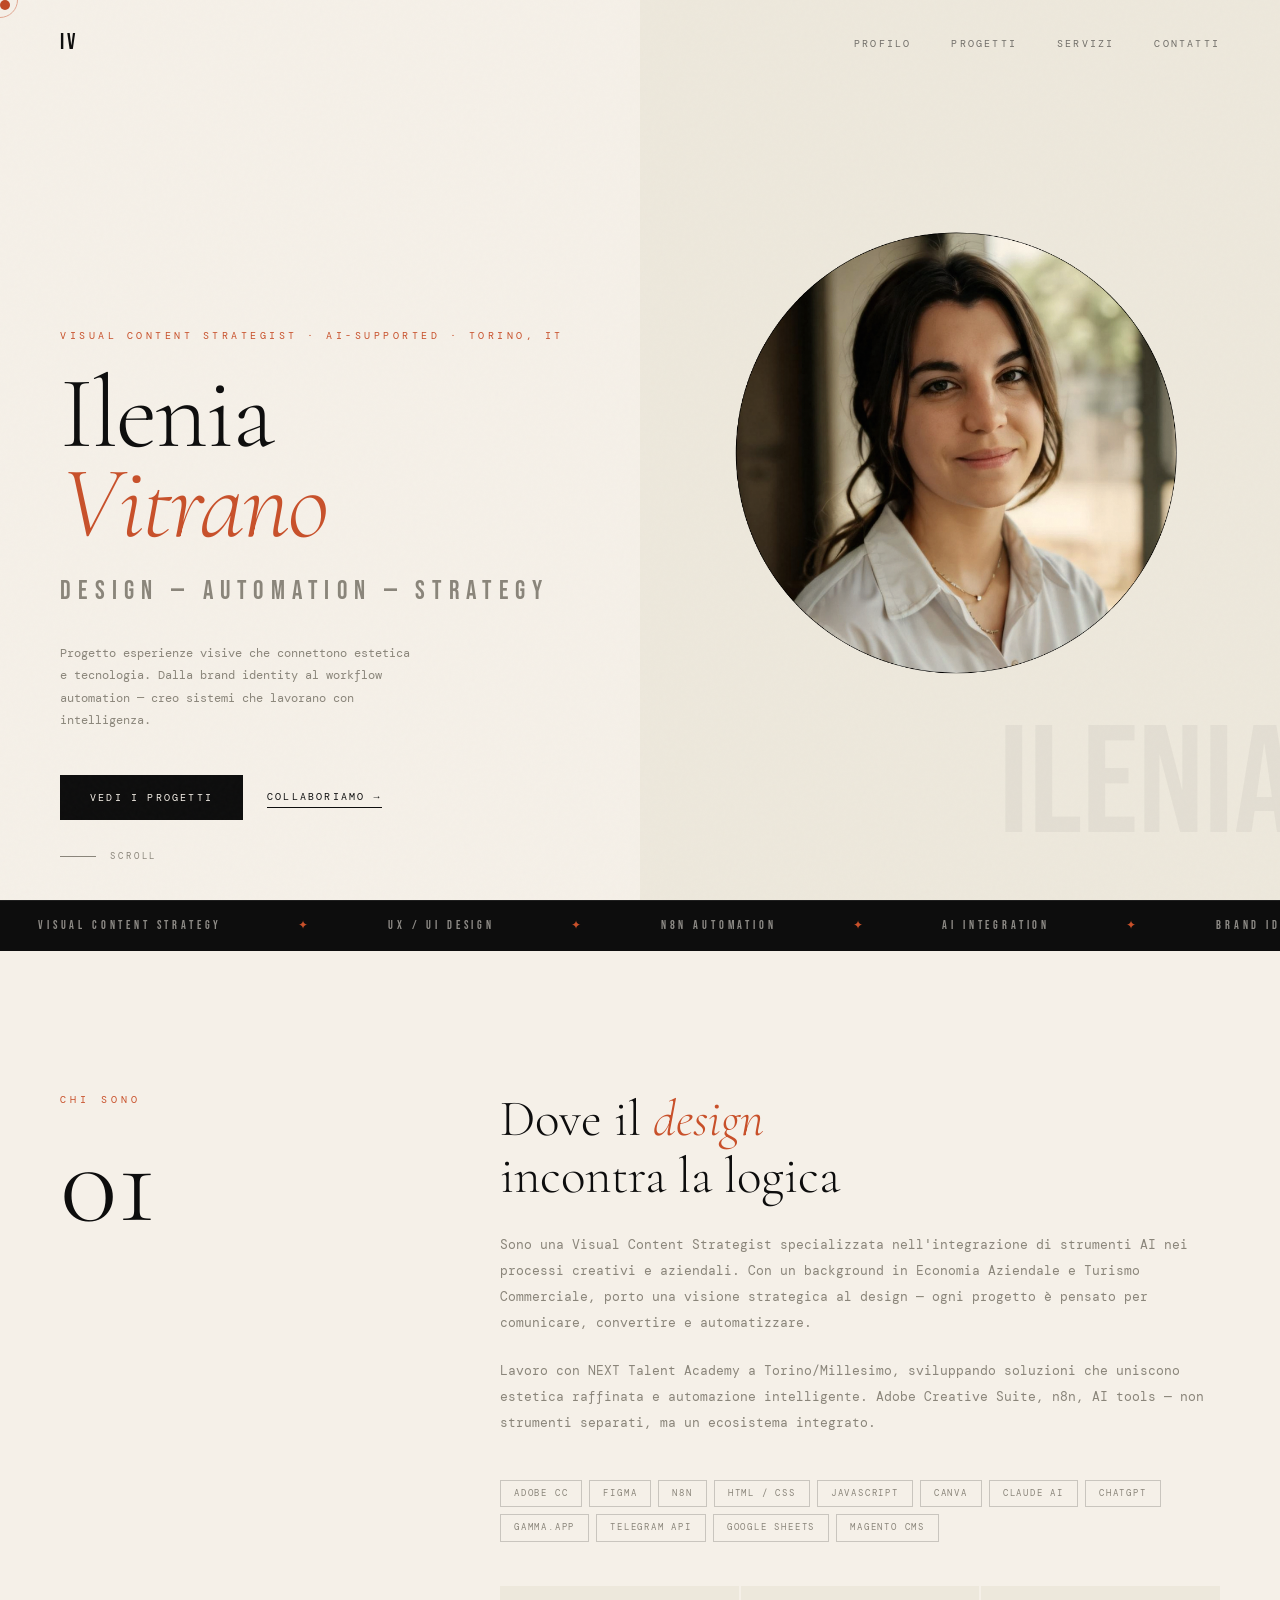
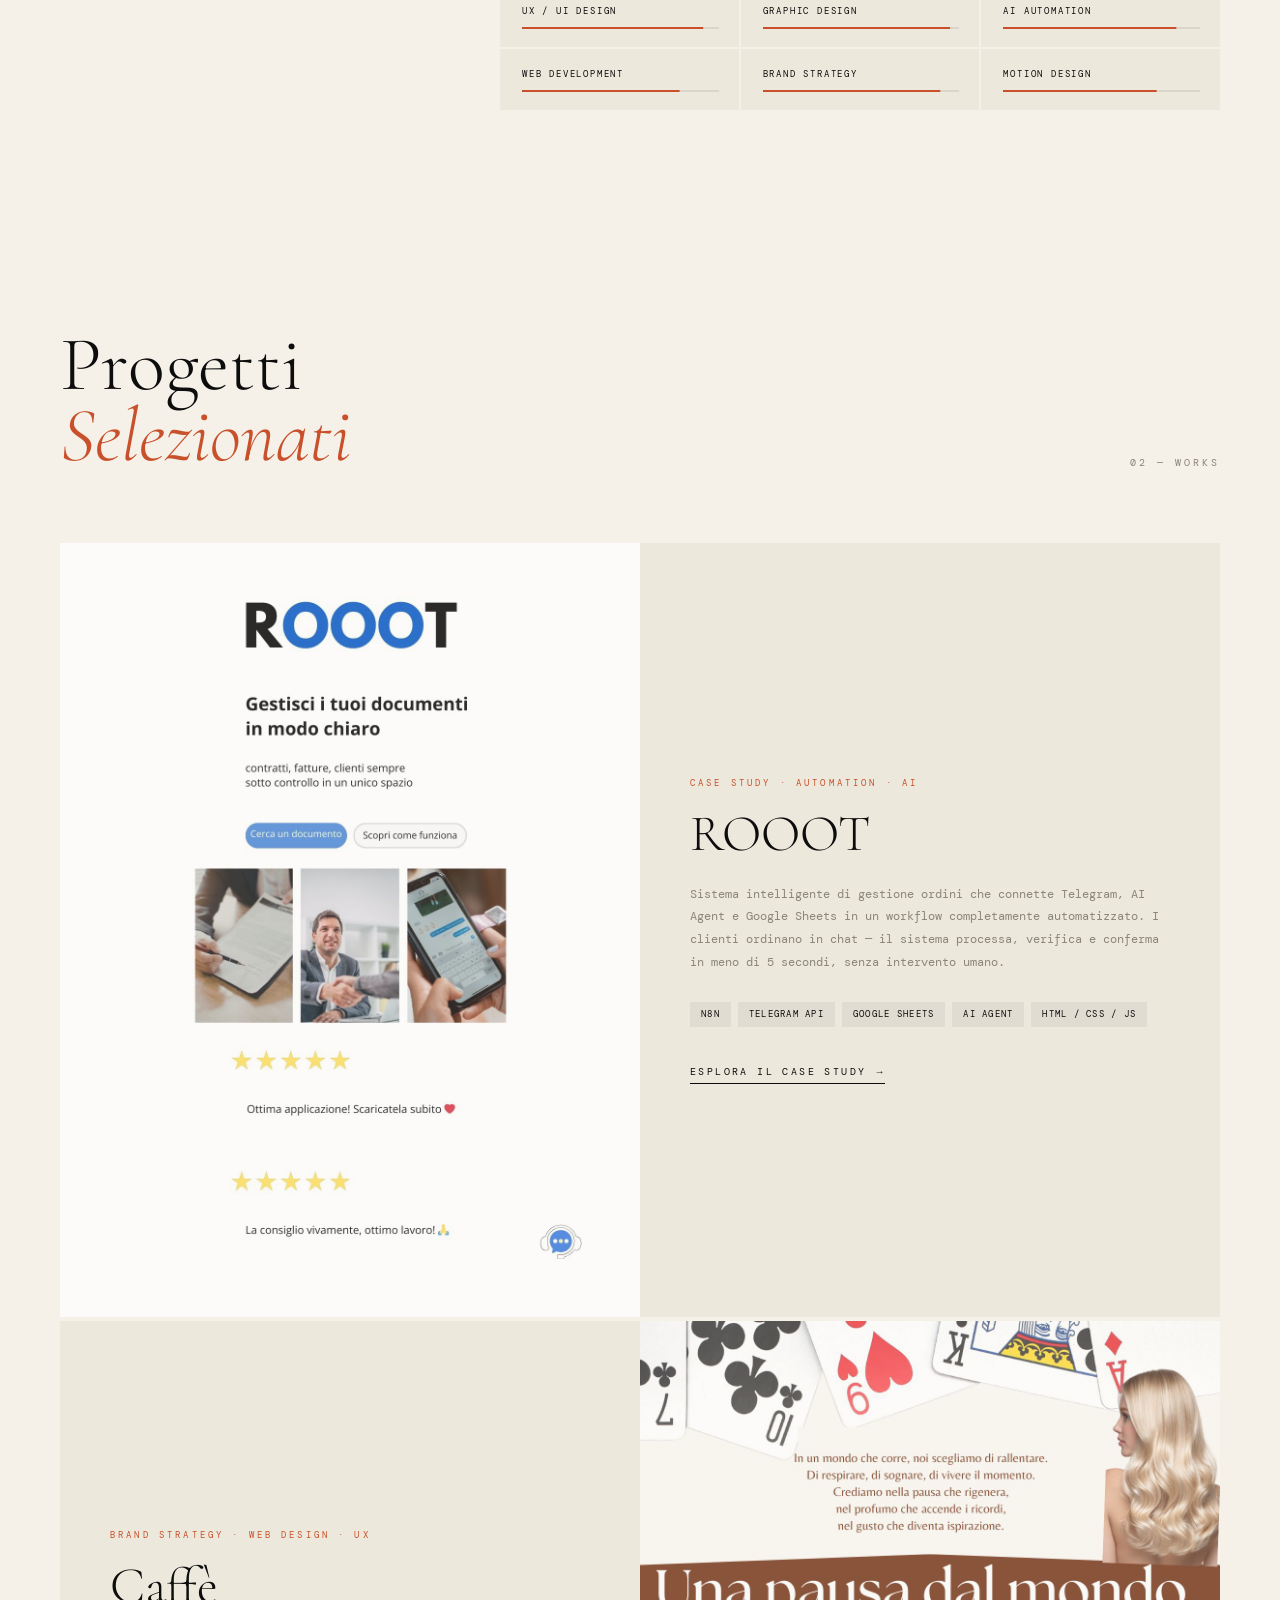
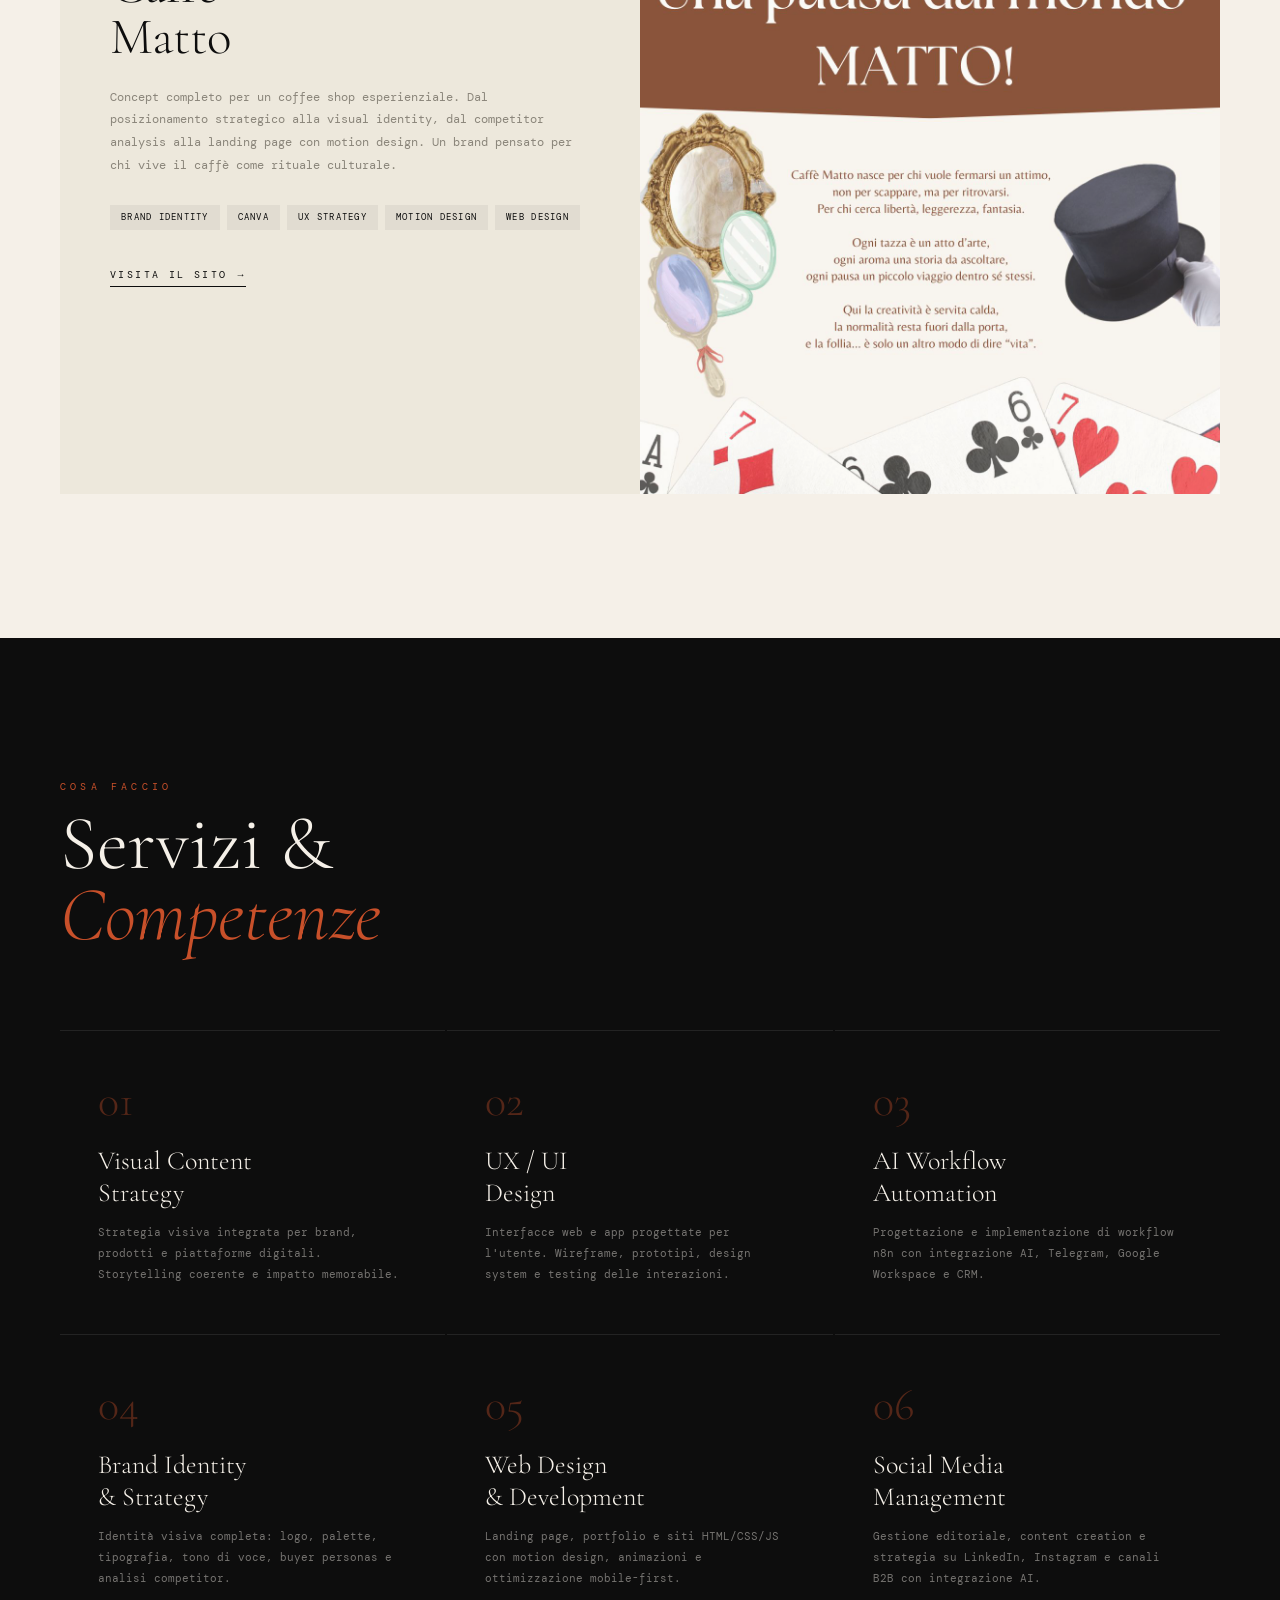
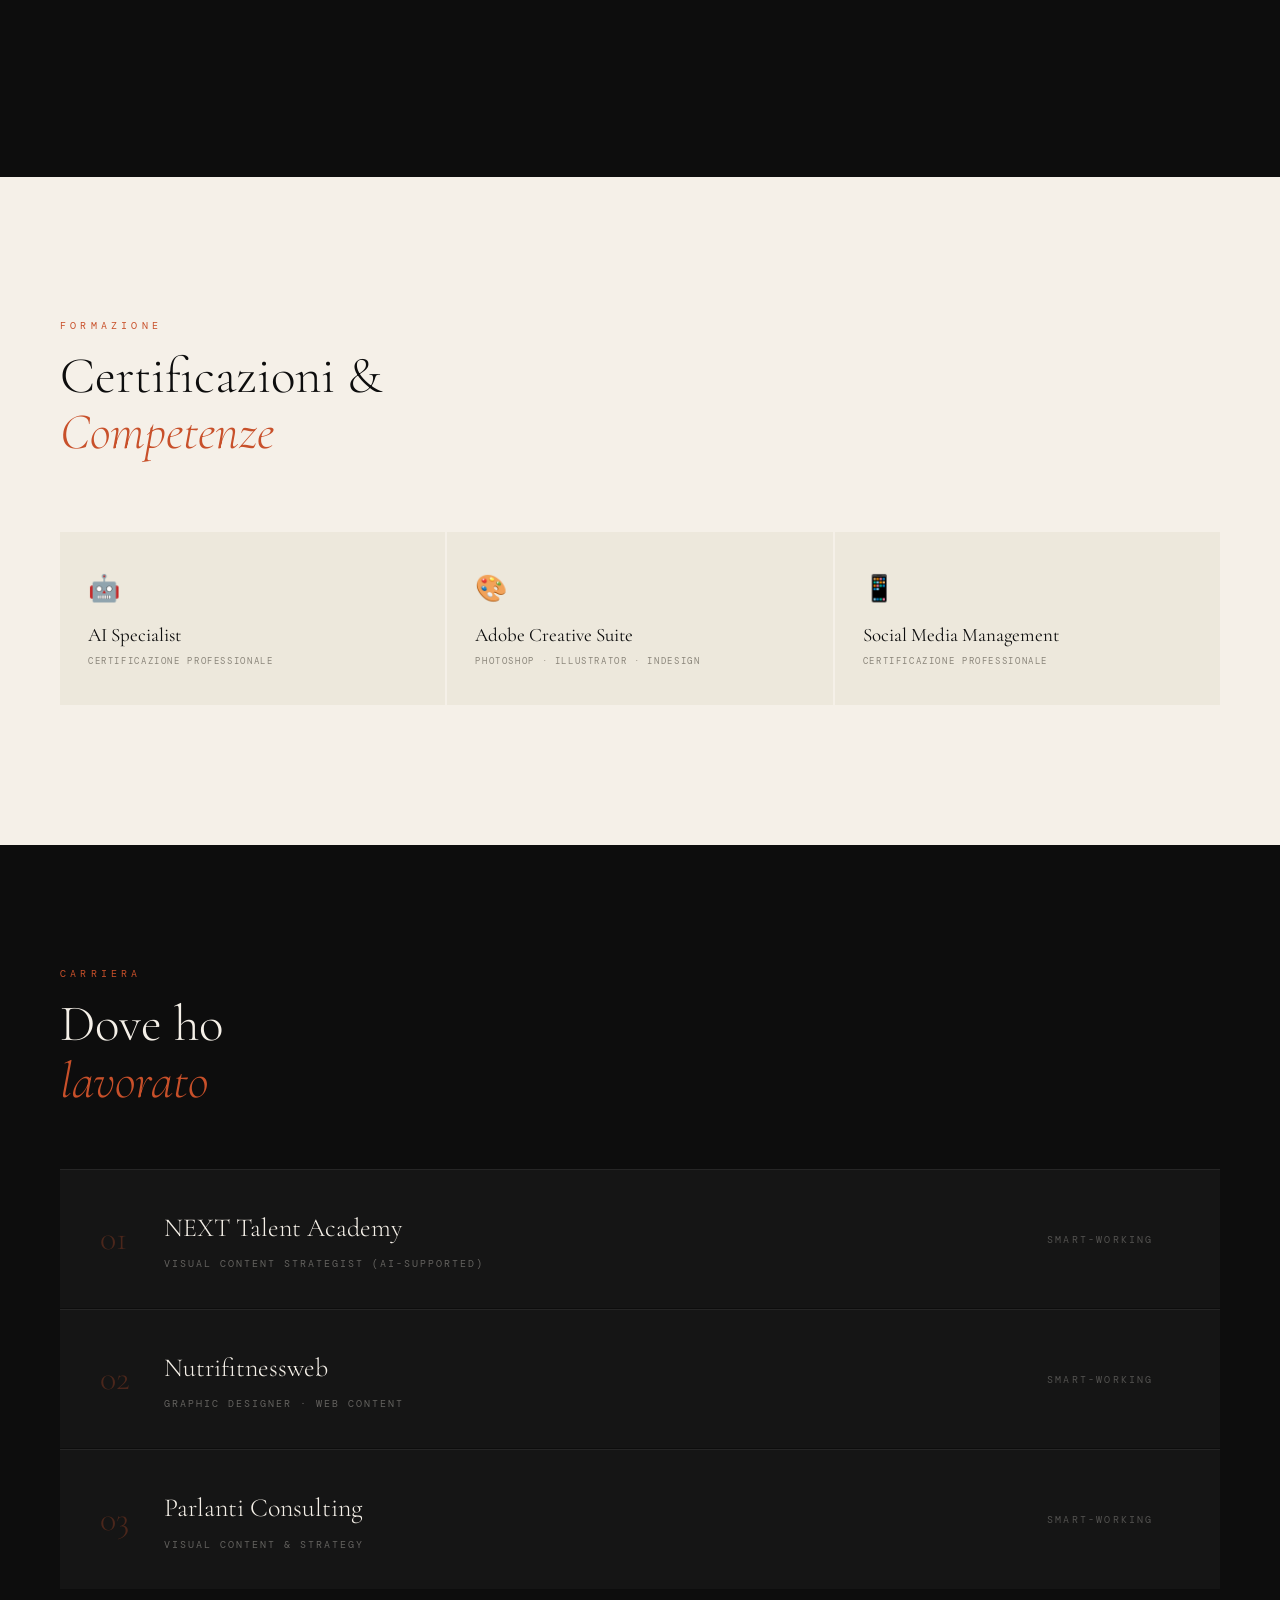
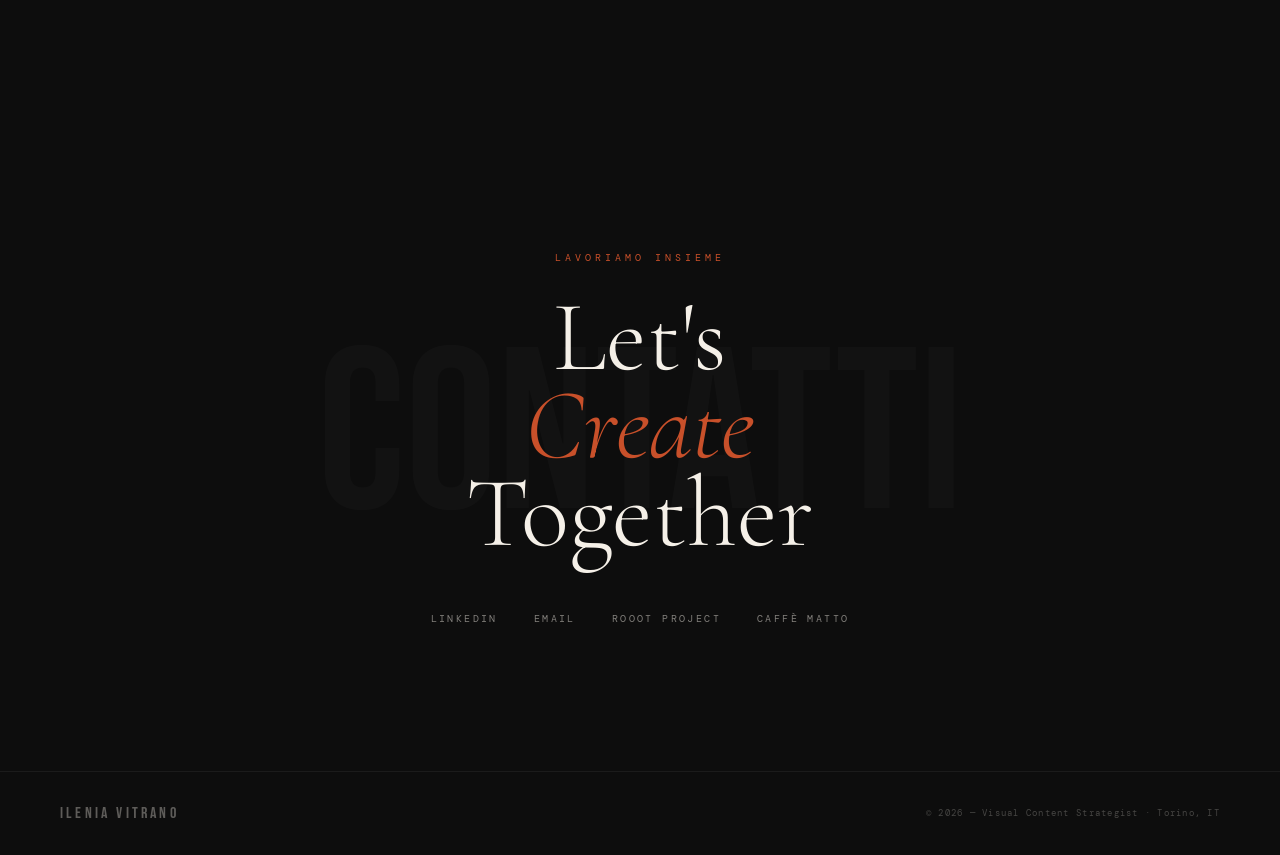
==== index.html @ e562ec7c "Add files via upload" ====
<!DOCTYPE html>
<html lang="it">
<head>
  <meta charset="UTF-8" />
  <meta name="viewport" content="width=device-width, initial-scale=1.0"/>
  <meta name="description" content="Ilenia Vitrano — Visual Content Strategist AI-Supported. Design, Automation, Brand Strategy. Torino, IT.">
  <meta property="og:title" content="Ilenia Vitrano — Visual Content Strategist">
  <meta property="og:description" content="Progetto esperienze visive che connettono estetica e tecnologia.">
  <meta property="og:image" content="assets/images/hero/hero-ilenia.jpg">
  <title>Ilenia Vitrano — Visual Content Strategist</title>

  <link rel="icon" type="image/svg+xml" href="assets/icons/favicon.svg">
  <link rel="preconnect" href="https://fonts.googleapis.com">
  <link href="https://fonts.googleapis.com/css2?family=Cormorant+Garamond:ital,wght@0,300;0,400;0,600;1,300;1,400&family=DM+Mono:wght@300;400;500&family=Bebas+Neue&display=swap" rel="stylesheet">
  <link rel="stylesheet" href="css/style.css">
  <link rel="stylesheet" href="css/animations.css">
</head>
<body>

  <div class="cursor" id="cursor"></div>
  <div class="cursor-ring" id="cursorRing"></div>

  <!-- NAV -->
  <nav id="navbar">
    <a href="#" class="nav-logo">IV</a>
    <ul class="nav-links">
      <li><a href="#about">Profilo</a></li>
      <li><a href="#projects">Progetti</a></li>
      <li><a href="#services">Servizi</a></li>
      <li><a href="#contact">Contatti</a></li>
    </ul>
  </nav>

  <!-- HERO -->
  <section id="hero">
    <div class="hero-left">
      <p class="hero-eyebrow">Visual Content Strategist · AI-Supported · Torino, IT</p>
      <h1 class="hero-name">Ilenia<br><em>Vitrano</em></h1>
      <p class="hero-title">Design — Automation — Strategy</p>
      <p class="hero-desc">
        Progetto esperienze visive che connettono estetica e tecnologia.
        Dalla brand identity al workflow automation — creo sistemi che lavorano con intelligenza.
      </p>
      <div class="hero-cta">
        <a href="#projects" class="btn-primary">Vedi i Progetti</a>
        <a href="#contact" class="btn-secondary">Collaboriamo →</a>
      </div>
      <div class="hero-scroll-hint">
        <span class="scroll-line"></span>
        scroll
      </div>
    </div>

    <div class="hero-right">
      <div class="hero-image-wrap">
        <img src="assets/images/hero/hero-ilenia.jpg" alt="Ilenia Vitrano">
      </div>
      <div class="hero-overlay-text">ILENIA</div>
    </div>
  </section>

  <!-- MARQUEE -->
  <div class="marquee-wrap">
    <div class="marquee-track">
      <span class="marquee-item">Visual Content Strategy</span>
      <span class="marquee-item marquee-dot">✦</span>
      <span class="marquee-item">UX / UI Design</span>
      <span class="marquee-item marquee-dot">✦</span>
      <span class="marquee-item">n8n Automation</span>
      <span class="marquee-item marquee-dot">✦</span>
      <span class="marquee-item">AI Integration</span>
      <span class="marquee-item marquee-dot">✦</span>
      <span class="marquee-item">Brand Identity</span>
      <span class="marquee-item marquee-dot">✦</span>
      <span class="marquee-item">Motion Design</span>
      <span class="marquee-item marquee-dot">✦</span>
      <span class="marquee-item">Web Development</span>
      <span class="marquee-item marquee-dot">✦</span>
      <span class="marquee-item">Visual Content Strategy</span>
      <span class="marquee-item marquee-dot">✦</span>
      <span class="marquee-item">UX / UI Design</span>
      <span class="marquee-item marquee-dot">✦</span>
      <span class="marquee-item">n8n Automation</span>
      <span class="marquee-item marquee-dot">✦</span>
      <span class="marquee-item">AI Integration</span>
      <span class="marquee-item marquee-dot">✦</span>
      <span class="marquee-item">Brand Identity</span>
      <span class="marquee-item marquee-dot">✦</span>
      <span class="marquee-item">Motion Design</span>
      <span class="marquee-item marquee-dot">✦</span>
      <span class="marquee-item">Web Development</span>
      <span class="marquee-item marquee-dot">✦</span>
    </div>
  </div>

  <!-- ABOUT -->
  <section id="about">
    <div>
      <p class="section-label">Chi sono</p>
      <div class="section-number reveal">01</div>
    </div>
    <div>
      <h2 class="about-heading reveal">
        Dove il <em>design</em><br>incontra la logica
      </h2>
      <p class="about-bio reveal">
        Sono una Visual Content Strategist specializzata nell'integrazione di strumenti AI
        nei processi creativi e aziendali. Con un background in Economia Aziendale e
        Turismo Commerciale, porto una visione strategica al design — ogni progetto è
        pensato per comunicare, convertire e automatizzare.
      </p>
      <p class="about-bio reveal">
        Lavoro con NEXT Talent Academy a Torino/Millesimo, sviluppando soluzioni che
        uniscono estetica raffinata e automazione intelligente. Adobe Creative Suite,
        n8n, AI tools — non strumenti separati, ma un ecosistema integrato.
      </p>
      <div class="tools-row reveal">
        <span class="tool-tag">Adobe CC</span>
        <span class="tool-tag">Figma</span>
        <span class="tool-tag">n8n</span>
        <span class="tool-tag">HTML / CSS</span>
        <span class="tool-tag">JavaScript</span>
        <span class="tool-tag">Canva</span>
        <span class="tool-tag">Claude AI</span>
        <span class="tool-tag">ChatGPT</span>
        <span class="tool-tag">Gamma.app</span>
        <span class="tool-tag">Telegram API</span>
        <span class="tool-tag">Google Sheets</span>
        <span class="tool-tag">Magento CMS</span>
      </div>
      <div class="skills-grid reveal">
        <div class="skill-cell">
          <p class="skill-name">UX / UI Design</p>
          <div class="skill-bar-wrap"><div class="skill-bar" data-width="92"></div></div>
        </div>
        <div class="skill-cell">
          <p class="skill-name">Graphic Design</p>
          <div class="skill-bar-wrap"><div class="skill-bar" data-width="95"></div></div>
        </div>
        <div class="skill-cell">
          <p class="skill-name">AI Automation</p>
          <div class="skill-bar-wrap"><div class="skill-bar" data-width="88"></div></div>
        </div>
        <div class="skill-cell">
          <p class="skill-name">Web Development</p>
          <div class="skill-bar-wrap"><div class="skill-bar" data-width="80"></div></div>
        </div>
        <div class="skill-cell">
          <p class="skill-name">Brand Strategy</p>
          <div class="skill-bar-wrap"><div class="skill-bar" data-width="90"></div></div>
        </div>
        <div class="skill-cell">
          <p class="skill-name">Motion Design</p>
          <div class="skill-bar-wrap"><div class="skill-bar" data-width="78"></div></div>
        </div>
      </div>
    </div>
  </section>

  <!-- PROJECTS -->
  <section id="projects">
    <div class="projects-header reveal">
      <h2 class="projects-heading">Progetti<br><em>Selezionati</em></h2>
      <p class="project-count">02 — Works</p>
    </div>

    <!-- ROOOT -->
    <div class="project-card reveal">
      <div class="project-visual">
        <img src="assets/images/projects/rooot-preview.jpg" alt="ROOOT — Sistema di Gestione Ordini">
      </div>
      <div class="project-info">
        <p class="project-tag">Case Study · Automation · AI</p>
        <h3 class="project-title">ROOOT</h3>
        <p class="project-desc">
          Sistema intelligente di gestione ordini che connette Telegram,
          AI Agent e Google Sheets in un workflow completamente automatizzato.
          I clienti ordinano in chat — il sistema processa, verifica e conferma
          in meno di 5 secondi, senza intervento umano.
        </p>
        <div class="project-meta">
          <span class="meta-chip">n8n</span>
          <span class="meta-chip">Telegram API</span>
          <span class="meta-chip">Google Sheets</span>
          <span class="meta-chip">AI Agent</span>
          <span class="meta-chip">HTML / CSS / JS</span>
        </div>
        <a href="https://nimlok878-byte.github.io/case-study-ROOOT/" target="_blank" class="project-link">
          Esplora il Case Study <span class="arrow">→</span>
        </a>
      </div>
    </div>

    <!-- CAFFÈ MATTO -->
    <div class="project-card reverse reveal" style="margin-top:4px">
      <div class="project-visual">
        <img src="assets/images/projects/caffe-matto-preview.jpg" alt="Caffè Matto — Brand Strategy">
      </div>
      <div class="project-info">
        <p class="project-tag">Brand Strategy · Web Design · UX</p>
        <h3 class="project-title">Caffè<br>Matto</h3>
        <p class="project-desc">
          Concept completo per un coffee shop esperienziale. Dal posizionamento
          strategico alla visual identity, dal competitor analysis alla landing page
          con motion design. Un brand pensato per chi vive il caffè come rituale culturale.
        </p>
        <div class="project-meta">
          <span class="meta-chip">Brand Identity</span>
          <span class="meta-chip">Canva</span>
          <span class="meta-chip">UX Strategy</span>
          <span class="meta-chip">Motion Design</span>
          <span class="meta-chip">Web Design</span>
        </div>
        <a href="https://canva.link/a5s0qen1bcbms11" target="_blank" class="project-link">
          Visita il Sito <span class="arrow">→</span>
        </a>
      </div>
    </div>
  </section>

  <!-- SERVICES -->
  <section id="services">
    <div class="services-inner">
      <p class="section-label" style="color:var(--rust)">Cosa faccio</p>
      <h2 class="projects-heading reveal" style="color:var(--paper)">Servizi &amp;<br><em>Competenze</em></h2>
      <div class="services-grid">
        <div class="service-item reveal">
          <div class="service-num">01</div>
          <h3 class="service-name">Visual Content<br>Strategy</h3>
          <p class="service-desc">Strategia visiva integrata per brand, prodotti e piattaforme digitali. Storytelling coerente e impatto memorabile.</p>
        </div>
        <div class="service-item reveal">
          <div class="service-num">02</div>
          <h3 class="service-name">UX / UI<br>Design</h3>
          <p class="service-desc">Interfacce web e app progettate per l'utente. Wireframe, prototipi, design system e testing delle interazioni.</p>
        </div>
        <div class="service-item reveal">
          <div class="service-num">03</div>
          <h3 class="service-name">AI Workflow<br>Automation</h3>
          <p class="service-desc">Progettazione e implementazione di workflow n8n con integrazione AI, Telegram, Google Workspace e CRM.</p>
        </div>
        <div class="service-item reveal">
          <div class="service-num">04</div>
          <h3 class="service-name">Brand Identity<br>&amp; Strategy</h3>
          <p class="service-desc">Identità visiva completa: logo, palette, tipografia, tono di voce, buyer personas e analisi competitor.</p>
        </div>
        <div class="service-item reveal">
          <div class="service-num">05</div>
          <h3 class="service-name">Web Design<br>&amp; Development</h3>
          <p class="service-desc">Landing page, portfolio e siti HTML/CSS/JS con motion design, animazioni e ottimizzazione mobile-first.</p>
        </div>
        <div class="service-item reveal">
          <div class="service-num">06</div>
          <h3 class="service-name">Social Media<br>Management</h3>
          <p class="service-desc">Gestione editoriale, content creation e strategia su LinkedIn, Instagram e canali B2B con integrazione AI.</p>
        </div>
      </div>
    </div>
  </section>

  <!-- CERTIFICAZIONI -->
  <section id="certs">
    <p class="section-label">Formazione</p>
    <h2 class="about-heading reveal">Certificazioni &amp;<br><em>Competenze</em></h2>
    <div class="certs-grid">
      <div class="cert-card reveal">
        <div class="cert-icon">🤖</div>
        <h4 class="cert-name">AI Specialist</h4>
        <p class="cert-issuer">Certificazione Professionale</p>
      </div>
      <div class="cert-card reveal">
        <div class="cert-icon">🎨</div>
        <h4 class="cert-name">Adobe Creative Suite</h4>
        <p class="cert-issuer">Photoshop · Illustrator · InDesign</p>
      </div>
      <div class="cert-card reveal">
        <div class="cert-icon">📱</div>
        <h4 class="cert-name">Social Media Management</h4>
        <p class="cert-issuer">Certificazione Professionale</p>
      </div>

    </div>
  </section>

  <!-- ESPERIENZE -->
  <section id="experience">
    <div class="experience-inner">
      <p class="section-label">Carriera</p>
      <h2 class="about-heading reveal">Dove ho<br><em>lavorato</em></h2>
      <div class="experience-list">
        <a class="experience-row reveal" href="https://www.linkedin.com/school/next-talent-academy/" target="_blank">
          <div class="exp-left">
            <span class="exp-num">01</span>
            <div>
              <p class="exp-company">NEXT Talent Academy</p>
              <p class="exp-role">Visual Content Strategist (AI-Supported)</p>
            </div>
          </div>
          <p class="exp-location">Smart-working <span class="exp-arrow">↗</span></p>
        </a>
        <a class="experience-row reveal" href="https://www.instagram.com/nutrifitnessweb/" target="_blank">
          <div class="exp-left">
            <span class="exp-num">02</span>
            <div>
              <p class="exp-company">Nutrifitnessweb</p>
              <p class="exp-role">Graphic Designer · Web Content</p>
            </div>
          </div>
          <p class="exp-location">Smart-working <span class="exp-arrow">↗</span></p>
        </a>
        <a class="experience-row reveal" href="https://www.instagram.com/parlanti_consulting/" target="_blank">
          <div class="exp-left">
            <span class="exp-num">03</span>
            <div>
              <p class="exp-company">Parlanti Consulting</p>
              <p class="exp-role">Visual Content &amp; Strategy</p>
            </div>
          </div>
          <p class="exp-location">Smart-working <span class="exp-arrow">↗</span></p>
        </a>
      </div>
    </div>
  </section>

  <!-- CONTACT -->
  <section id="contact">
    <div class="contact-bg-text">CONTATTI</div>
    <div class="contact-inner">
      <p class="contact-label">Lavoriamo insieme</p>
      <h2 class="contact-heading reveal">Let's<br><em>Create</em><br>Together</h2>
      <div class="contact-links reveal">
        <a href="https://www.linkedin.com/in/ilenia-vitrano-76b368323/" target="_blank" class="contact-link">LinkedIn</a>
        <a href="mailto: nimlok878@gmail.com" class="contact-link">Email</a>
        <a href="https://nimlok878-byte.github.io/case-study-ROOOT/" target="_blank" class="contact-link">ROOOT Project</a>
        <a href="https://canva.link/a5s0qen1bcbms11" target="_blank" class="contact-link">Caffè Matto</a>
      </div>
    </div>
  </section>

  <!-- FOOTER -->
  <footer>
    <span class="footer-name">Ilenia Vitrano</span>
    <span class="footer-copy">© 2026 — Visual Content Strategist · Torino, IT</span>
  </footer>

  <script src="js/main.js"></script>
  <script src="js/animations.js"></script>
</body>
</html>
---- css/style.css ----
/* ═══════════════════════════════════════════════════
   ILENIA VITRANO — style.css
   Visual Content Strategist · Torino, IT · 2026
   ═══════════════════════════════════════════════════ */

:root {
  --ink:    #0d0d0d;
  --paper:  #f5f0e8;
  --cream:  #ede8dc;
  --rust:   #c8502a;
  --sage:   #7a8c6e;
  --gold:   #c9a84c;
  --muted:  #8a857a;
  --white:  #fdfaf5;
}

*, *::before, *::after { box-sizing: border-box; margin: 0; padding: 0; }
html { scroll-behavior: smooth; }

body {
  background: var(--paper);
  color: var(--ink);
  font-family: 'DM Mono', monospace;
  font-size: 13px;
  line-height: 1.7;
  overflow-x: hidden;
  cursor: none;
}

body::before {
  content: '';
  position: fixed; inset: 0;
  background-image: url("data:image/svg+xml,%3Csvg viewBox='0 0 256 256' xmlns='http://www.w3.org/2000/svg'%3E%3Cfilter id='n'%3E%3CfeTurbulence type='fractalNoise' baseFrequency='0.9' numOctaves='4' stitchTiles='stitch'/%3E%3C/filter%3E%3Crect width='100%25' height='100%25' filter='url(%23n)' opacity='0.04'/%3E%3C/svg%3E");
  pointer-events: none;
  z-index: 9990;
  opacity: 0.55;
}

.cursor {
  width: 10px; height: 10px;
  background: var(--rust);
  border-radius: 50%;
  position: fixed; top: 0; left: 0;
  pointer-events: none;
  z-index: 9999;
  mix-blend-mode: multiply;
  will-change: transform;
}
.cursor-ring {
  width: 36px; height: 36px;
  border: 1px solid var(--rust);
  border-radius: 50%;
  position: fixed; top: 0; left: 0;
  pointer-events: none;
  z-index: 9998;
  opacity: 0.45;
  will-change: transform;
  transition: opacity 0.3s;
}

#navbar {
  position: fixed; top: 0; left: 0; right: 0;
  z-index: 200;
  padding: 24px 60px;
  display: flex; align-items: center; justify-content: space-between;
  mix-blend-mode: multiply;
  transition: background 0.5s ease, box-shadow 0.5s ease, backdrop-filter 0.5s ease;
}
#navbar.scrolled {
  mix-blend-mode: normal;
  background: rgba(245, 240, 232, 0.9);
  backdrop-filter: blur(14px);
  -webkit-backdrop-filter: blur(14px);
  box-shadow: 0 1px 0 rgba(0,0,0,0.07);
}
.nav-logo {
  font-family: 'Bebas Neue', sans-serif;
  font-size: 22px;
  letter-spacing: 0.15em;
  color: var(--ink);
  text-decoration: none;
}
.nav-links { display: flex; gap: 40px; list-style: none; }
.nav-links a {
  font-family: 'DM Mono', monospace;
  font-size: 10px;
  letter-spacing: 0.22em;
  text-transform: uppercase;
  color: var(--ink);
  text-decoration: none;
  opacity: 0.55;
  transition: opacity 0.3s;
}
.nav-links a:hover { opacity: 1; }

#hero {
  min-height: 100vh;
  display: grid;
  grid-template-columns: 1fr 1fr;
  overflow: hidden;
}
.hero-left {
  padding: 160px 60px 80px;
  display: flex; flex-direction: column; justify-content: flex-end;
  position: relative;
}
.hero-eyebrow {
  font-size: 10px;
  letter-spacing: 0.35em;
  text-transform: uppercase;
  color: var(--rust);
  margin-bottom: 24px;
  opacity: 0;
  animation: fadeUp 0.9s 0.3s cubic-bezier(0.16,1,0.3,1) forwards;
}
.hero-name {
  font-family: 'Cormorant Garamond', serif;
  font-size: clamp(64px, 8vw, 112px);
  font-weight: 300;
  line-height: 0.88;
  letter-spacing: -0.02em;
  opacity: 0;
  animation: fadeUp 0.9s 0.5s cubic-bezier(0.16,1,0.3,1) forwards;
}
.hero-name em { font-style: italic; color: var(--rust); }
.hero-title {
  font-family: 'Bebas Neue', sans-serif;
  font-size: clamp(15px, 2.2vw, 26px);
  letter-spacing: 0.28em;
  color: var(--muted);
  margin-top: 22px;
  opacity: 0;
  animation: fadeUp 0.9s 0.7s cubic-bezier(0.16,1,0.3,1) forwards;
}
.hero-desc {
  max-width: 360px;
  margin-top: 28px;
  font-size: 12px;
  color: var(--muted);
  line-height: 1.85;
  opacity: 0;
  animation: fadeUp 0.9s 0.9s cubic-bezier(0.16,1,0.3,1) forwards;
}
.hero-cta {
  display: flex; gap: 24px; align-items: center;
  margin-top: 44px;
  opacity: 0;
  animation: fadeUp 0.9s 1.1s cubic-bezier(0.16,1,0.3,1) forwards;
}
.btn-primary {
  background: var(--ink);
  color: var(--paper);
  padding: 14px 30px;
  font-family: 'DM Mono', monospace;
  font-size: 10px;
  letter-spacing: 0.22em;
  text-transform: uppercase;
  border: none;
  text-decoration: none;
  display: inline-block;
  transition: background 0.3s, transform 0.25s;
}
.btn-primary:hover { background: var(--rust); transform: translateY(-2px); }
.btn-secondary {
  font-size: 10px;
  letter-spacing: 0.22em;
  text-transform: uppercase;
  color: var(--ink);
  text-decoration: none;
  border-bottom: 1px solid currentColor;
  padding-bottom: 2px;
  transition: color 0.3s;
}
.btn-secondary:hover { color: var(--rust); }

.hero-right {
  position: relative;
  overflow: hidden;
  background: var(--cream);
}
.hero-image-wrap {
  position: absolute; inset: 0;
  opacity: 0;
  animation: fadeIn 1.6s 0.8s forwards;
}
.hero-image-wrap img {
  width: 100%; height: 100%;
  object-fit: cover;
  filter: sepia(18%) contrast(1.06);
}
.hero-placeholder { display: none; }
.hero-overlay-text {
  position: absolute;
  bottom: 36px; right: -16px;
  font-family: 'Bebas Neue', sans-serif;
  font-size: clamp(80px, 12vw, 160px);
  color: var(--ink);
  opacity: 0.04;
  line-height: 1;
  pointer-events: none;
  white-space: nowrap;
  user-select: none;
}
.hero-scroll-hint {
  position: absolute;
  bottom: 36px; left: 60px;
  font-size: 9px;
  letter-spacing: 0.32em;
  text-transform: uppercase;
  color: var(--muted);
  display: flex; align-items: center; gap: 14px;
  opacity: 0;
  animation: fadeUp 0.9s 1.6s forwards;
}
.scroll-line {
  width: 36px; height: 1px;
  background: var(--muted);
  transform-origin: left;
  transform: scaleX(0);
  animation: expandLine 1.4s 2.2s forwards;
}

.marquee-wrap {
  overflow: hidden;
  background: var(--ink);
  padding: 15px 0;
  border-top: 1px solid rgba(255,255,255,0.08);
}
.marquee-track {
  display: flex;
  white-space: nowrap;
  animation: marquee 22s linear infinite;
  user-select: none;
}
.marquee-track:hover { animation-play-state: paused; }
.marquee-item {
  font-family: 'Bebas Neue', sans-serif;
  font-size: 12px;
  letter-spacing: 0.32em;
  color: var(--paper);
  padding: 0 38px;
  opacity: 0.55;
}
.marquee-dot { color: var(--rust); opacity: 1 !important; }

.section-label {
  font-size: 10px;
  letter-spacing: 0.42em;
  text-transform: uppercase;
  color: var(--rust);
  margin-bottom: 14px;
}
.section-number {
  font-family: 'Cormorant Garamond', serif;
  font-size: 120px;
  font-weight: 300;
  color: var(--ink);
  opacity: 0.05;
  line-height: 1;
  margin-bottom: -20px;
}
.about-heading {
  font-family: 'Cormorant Garamond', serif;
  font-size: clamp(34px, 4vw, 54px);
  font-weight: 300;
  line-height: 1.1;
  margin-bottom: 28px;
}
.about-heading em { font-style: italic; color: var(--rust); }

#about {
  padding: 140px 60px;
  display: grid;
  grid-template-columns: 1fr 2fr;
  gap: 80px;
  max-width: 1400px;
  margin: 0 auto;
}
.about-bio {
  font-size: 13px;
  color: var(--muted);
  line-height: 2;
  margin-bottom: 22px;
}
.tools-row {
  margin-top: 44px;
  display: flex; flex-wrap: wrap; gap: 7px;
}
.tool-tag {
  font-size: 9px;
  letter-spacing: 0.2em;
  text-transform: uppercase;
  padding: 5px 13px;
  border: 1px solid rgba(0,0,0,0.18);
  color: var(--muted);
  transition: border-color 0.3s, color 0.3s, transform 0.2s;
}
.tool-tag:hover { border-color: var(--rust); color: var(--rust); transform: translateY(-2px); }
.skills-grid {
  display: grid;
  grid-template-columns: repeat(3, 1fr);
  gap: 2px;
  margin-top: 44px;
}
.skill-cell {
  background: var(--cream);
  padding: 18px 20px;
  border-left: 2px solid transparent;
  transition: border-color 0.3s, background 0.3s;
}
.skill-cell:hover { border-color: var(--rust); background: var(--white); }
.skill-name {
  font-size: 9px;
  letter-spacing: 0.2em;
  text-transform: uppercase;
  color: var(--ink);
  margin-bottom: 8px;
}
.skill-bar-wrap { height: 2px; background: rgba(0,0,0,0.08); }
.skill-bar {
  height: 100%;
  background: var(--rust);
  transform-origin: left;
  transform: scaleX(0);
  transition: transform 1.1s cubic-bezier(0.16,1,0.3,1);
}

#projects {
  padding: 80px 60px 140px;
  max-width: 1400px;
  margin: 0 auto;
}
.projects-header {
  display: flex; align-items: flex-end; justify-content: space-between;
  margin-bottom: 72px;
}
.projects-heading {
  font-family: 'Cormorant Garamond', serif;
  font-size: clamp(46px, 6vw, 80px);
  font-weight: 300;
  line-height: 0.92;
}
.projects-heading em { font-style: italic; color: var(--rust); }
.project-count {
  font-size: 10px;
  letter-spacing: 0.3em;
  text-transform: uppercase;
  color: var(--muted);
}
.project-card {
  display: grid;
  grid-template-columns: 1fr 1fr;
  margin-bottom: 4px;
  background: var(--cream);
  overflow: hidden;
  transition: transform 0.45s cubic-bezier(0.16,1,0.3,1);
}
.project-card:hover { transform: translateY(-5px); }
.project-card.reverse { direction: rtl; }
.project-card.reverse > * { direction: ltr; }
.project-visual {
  position: relative;
  overflow: hidden;
  min-height: 440px;
  display: flex;
}
.project-visual img {
  width: 100%; height: 100%;
  object-fit: cover;
  opacity: 0.82;
  transition: transform 0.65s ease, opacity 0.4s;
}
.project-card:hover .project-visual img { transform: scale(1.05); opacity: 1; }
.proj-placeholder { display: none; }
.proj-rooot { display: none; }
.proj-caffe { display: none; }
.project-info {
  padding: 58px 50px;
  display: flex; flex-direction: column; justify-content: center;
}
.project-tag {
  font-size: 9px;
  letter-spacing: 0.35em;
  text-transform: uppercase;
  color: var(--rust);
  margin-bottom: 18px;
}
.project-title {
  font-family: 'Cormorant Garamond', serif;
  font-size: clamp(32px, 4vw, 52px);
  font-weight: 300;
  line-height: 1;
  margin-bottom: 22px;
}
.project-desc {
  font-size: 12px;
  color: var(--muted);
  line-height: 1.9;
  margin-bottom: 28px;
}
.project-meta { display: flex; flex-wrap: wrap; gap: 7px; margin-bottom: 36px; }
.meta-chip {
  font-size: 9px;
  letter-spacing: 0.14em;
  text-transform: uppercase;
  padding: 5px 11px;
  background: rgba(0,0,0,0.05);
  color: var(--ink);
}
.project-link {
  display: inline-flex; align-items: center; gap: 10px;
  font-size: 10px;
  letter-spacing: 0.24em;
  text-transform: uppercase;
  color: var(--ink);
  text-decoration: none;
  border-bottom: 1px solid currentColor;
  padding-bottom: 3px;
  transition: color 0.3s;
  width: fit-content;
}
.project-link:hover { color: var(--rust); }
.arrow { display: inline-block; transition: transform 0.3s; }
.project-link:hover .arrow { transform: translateX(5px); }

#services {
  background: var(--ink);
  color: var(--paper);
  padding: 140px 60px;
}
.services-inner { max-width: 1400px; margin: 0 auto; }
.services-grid {
  display: grid;
  grid-template-columns: repeat(3, 1fr);
  gap: 2px;
  margin-top: 80px;
}
.service-item {
  padding: 48px 38px;
  border-top: 1px solid rgba(255,255,255,0.09);
  transition: background 0.3s;
}
.service-item:hover { background: rgba(255,255,255,0.04); }
.service-num {
  font-family: 'Cormorant Garamond', serif;
  font-size: 44px;
  font-weight: 300;
  color: var(--rust);
  opacity: 0.38;
  line-height: 1;
  margin-bottom: 22px;
}
.service-name {
  font-family: 'Cormorant Garamond', serif;
  font-size: 26px;
  font-weight: 300;
  margin-bottom: 14px;
  line-height: 1.2;
}
.service-desc { font-size: 11px; color: rgba(245,240,232,0.45); line-height: 1.9; }

#certs {
  padding: 140px 60px;
  max-width: 1400px;
  margin: 0 auto;
}
.certs-grid {
  display: grid;
  grid-template-columns: repeat(3, 1fr);
  gap: 2px;
  margin-top: 72px;
}
.cert-card {
  background: var(--cream);
  padding: 34px 28px;
  border-bottom: 2px solid transparent;
  transition: border-color 0.3s, background 0.3s;
}
.cert-card:hover { border-color: var(--rust); background: var(--white); }
.cert-icon { font-size: 26px; margin-bottom: 14px; }
.cert-name {
  font-family: 'Cormorant Garamond', serif;
  font-size: 19px;
  font-weight: 400;
  margin-bottom: 7px;
  line-height: 1.2;
}
.cert-issuer { font-size: 9px; letter-spacing: 0.18em; text-transform: uppercase; color: var(--muted); }

/* ── EXPERIENCE (sezione separata su sfondo scuro) ── */
#experience {
  background: var(--ink);
  padding: 120px 60px;
}
.experience-inner { max-width: 1400px; margin: 0 auto; }
#experience .about-heading { color: var(--paper); }
#experience .section-label { color: var(--rust); }

.experience-list { display: flex; flex-direction: column; gap: 1px; margin-top: 60px; }
.experience-row {
  background: rgba(255,255,255,0.03);
  border-top: 1px solid rgba(255,255,255,0.07);
  padding: 36px 40px;
  display: flex; justify-content: space-between; align-items: center;
  cursor: default;
  transition: background 0.25s, padding-left 0.35s cubic-bezier(0.23,1,0.32,1);
}
.experience-row:hover {
  background: rgba(255,255,255,0.07);
  padding-left: 56px;
}
.exp-left { display: flex; align-items: center; gap: 28px; }
.exp-num {
  font-family: 'Cormorant Garamond', serif;
  font-size: 34px;
  font-weight: 300;
  color: var(--rust);
  opacity: 0.3;
  line-height: 1;
  min-width: 36px;
  transition: opacity 0.25s;
}
.experience-row:hover .exp-num { opacity: 0.7; }
/* la riga intera è ora un <a> */
a.experience-row {
  text-decoration: none;
  display: flex;
}
.exp-company {
  font-family: 'Cormorant Garamond', serif;
  font-size: 26px;
  font-weight: 300;
  color: var(--paper);
  transition: color 0.25s;
}
.experience-row:hover .exp-company { color: var(--rust); }
.exp-arrow {
  font-size: 12px;
  opacity: 0;
  transform: translate(-4px, 3px);
  transition: opacity 0.2s, transform 0.2s;
  color: var(--rust);
  display: inline-block;
  margin-left: 6px;
}
.experience-row:hover .exp-arrow {
  opacity: 1;
  transform: translate(0, 0);
}
.exp-role {
  font-size: 10px;
  letter-spacing: 0.2em;
  text-transform: uppercase;
  color: rgba(245,240,232,0.35);
  margin-top: 5px;
}
.exp-location {
  font-size: 10px;
  letter-spacing: 0.22em;
  text-transform: uppercase;
  color: rgba(245,240,232,0.28);
  white-space: nowrap;
}

#contact {
  background: var(--ink);
  padding: 140px 60px;
  text-align: center;
  position: relative;
  overflow: hidden;
}
.contact-bg-text {
  position: absolute;
  top: 50%; left: 50%;
  transform: translate(-50%, -50%);
  font-family: 'Bebas Neue', sans-serif;
  font-size: clamp(110px, 18vw, 260px);
  color: rgba(255,255,255,0.025);
  white-space: nowrap;
  pointer-events: none;
  user-select: none;
}
.contact-inner { position: relative; max-width: 680px; margin: 0 auto; }
.contact-label { font-size: 10px; letter-spacing: 0.4em; text-transform: uppercase; color: var(--rust); margin-bottom: 28px; }
.contact-heading {
  font-family: 'Cormorant Garamond', serif;
  font-size: clamp(52px, 8vw, 100px);
  font-weight: 300;
  color: var(--paper);
  line-height: 0.88;
  margin-bottom: 52px;
}
.contact-heading em { font-style: italic; color: var(--rust); }
.contact-links { display: flex; justify-content: center; gap: 36px; flex-wrap: wrap; }
.contact-link {
  font-size: 10px;
  letter-spacing: 0.24em;
  text-transform: uppercase;
  color: var(--paper);
  text-decoration: none;
  opacity: 0.5;
  border-bottom: 1px solid transparent;
  padding-bottom: 3px;
  transition: opacity 0.3s, border-color 0.3s;
}
.contact-link:hover { opacity: 1; border-color: var(--rust); }

footer {
  background: var(--ink);
  border-top: 1px solid rgba(255,255,255,0.06);
  padding: 28px 60px;
  display: flex; justify-content: space-between; align-items: center;
}
.footer-name { font-family: 'Bebas Neue', sans-serif; font-size: 16px; letter-spacing: 0.2em; color: var(--paper); opacity: 0.35; }
.footer-copy { font-size: 9px; letter-spacing: 0.14em; color: rgba(245,240,232,0.25); }

.reveal { opacity: 0; transform: translateY(36px); transition: opacity 0.85s ease, transform 0.85s ease; }
.reveal.visible { opacity: 1; transform: none; }

@keyframes fadeUp { from { opacity: 0; transform: translateY(28px); } to { opacity: 1; transform: none; } }
@keyframes fadeIn { from { opacity: 0; } to { opacity: 1; } }
@keyframes marquee { from { transform: translateX(0); } to { transform: translateX(-50%); } }
@keyframes expandLine { from { transform: scaleX(0); } to { transform: scaleX(1); } }
@keyframes float { 0%, 100% { transform: translateY(0); } 50% { transform: translateY(-10px); } }

.page-loader {
  position: fixed; top: 0; left: 0;
  height: 2px; width: 0%;
  background: var(--rust);
  z-index: 100000;
  animation: loadBar 1.3s cubic-bezier(0.4,0,0.2,1) forwards;
}
@keyframes loadBar { 0% { width: 0%; opacity: 1; } 85% { width: 100%; opacity: 1; } 100% { width: 100%; opacity: 0; } }

@media (max-width: 900px) {
  #navbar { padding: 18px 28px; }
  .nav-links { display: none; }
  #hero { grid-template-columns: 1fr; }
  .hero-right { display: none; }
  .hero-left { padding: 120px 28px 72px; }
  .hero-scroll-hint { left: 28px; }
  #about { grid-template-columns: 1fr; padding: 80px 28px; gap: 36px; }
  .skills-grid { grid-template-columns: 1fr 1fr; }
  #projects { padding: 60px 28px 100px; }
  .project-card { grid-template-columns: 1fr; }
  .project-card.reverse { direction: ltr; }
  .project-visual { min-height: 260px; }
  .services-grid { grid-template-columns: 1fr; }
  .certs-grid { grid-template-columns: 1fr 1fr; }
  #services, #certs, #contact { padding: 80px 28px; }
  footer { padding: 22px 28px; flex-direction: column; gap: 10px; text-align: center; }
}
@media (max-width: 480px) {
  .skills-grid, .certs-grid { grid-template-columns: 1fr; }
  .contact-links { gap: 18px; flex-direction: column; align-items: center; }
  #experience { padding: 80px 30px; }
  .experience-row { flex-direction: column; gap: 8px; align-items: flex-start; padding: 28px 24px; }
  .experience-row:hover { padding-left: 24px; }
  .exp-left { gap: 16px; }
}
---- css/animations.css ----
/* ═══════════════════════════════════════════════════
   ILENIA VITRANO — animations.css
   Glitch · Split Text · Video BG · Lottie · Underline
   ═══════════════════════════════════════════════════ */

.split-text .char {
  display: inline-block;
  opacity: 0;
  transform: translateY(18px);
  transition: opacity 0.38s ease, transform 0.38s ease;
}
.split-text.visible .char { opacity: 1; transform: none; }

.magnetic { transition: transform 0.35s cubic-bezier(0.23,1,0.32,1) !important; }

.glitch { position: relative; }
.glitch::before, .glitch::after { content: attr(data-text); position: absolute; inset: 0; opacity: 0; }
.glitch:hover::before {
  opacity: 0.75; color: var(--rust);
  clip-path: polygon(0 0, 100% 0, 100% 38%, 0 38%);
  transform: translate(-3px, 1px);
  animation: glitchA 0.28s steps(2) forwards;
}
.glitch:hover::after {
  opacity: 0.75; color: var(--sage, #7a8c6e);
  clip-path: polygon(0 62%, 100% 62%, 100% 100%, 0 100%);
  transform: translate(3px, -1px);
  animation: glitchB 0.28s steps(2) forwards;
}
@keyframes glitchA { 0% { transform: translate(-3px, 1px); } 33% { transform: translate(3px, -1px); } 66% { transform: translate(-2px, 2px); } 100% { transform: translate(0,0); } }
@keyframes glitchB { 0% { transform: translate(3px, -1px); } 33% { transform: translate(-3px, 1px); } 66% { transform: translate(2px, -2px); } 100% { transform: translate(0,0); } }

#page-transition {
  position: fixed; inset: 0;
  background: var(--ink);
  z-index: 99999;
  pointer-events: none;
  opacity: 0;
  transition: opacity 0.4s ease;
}

.underline-draw { position: relative; text-decoration: none; }
.underline-draw::after { content: ''; position: absolute; bottom: -2px; left: 0; width: 0%; height: 1px; background: var(--rust); transition: width 0.4s ease; }
.underline-draw:hover::after { width: 100%; }

/* VIDEO BG — usa class="video-bg-wrap" sul wrapper */
.video-bg-wrap { position: relative; overflow: hidden; }
.video-bg-wrap video { position: absolute; inset: 0; width: 100%; height: 100%; object-fit: cover; z-index: 0; }
.video-bg-overlay { position: absolute; inset: 0; background: rgba(13,13,13,0.58); z-index: 1; }
.video-bg-content { position: relative; z-index: 2; }

/* LOTTIE — usa class="lottie-wrap" id="my-lottie" */
.lottie-wrap { display: inline-flex; align-items: center; justify-content: center; }

.stagger > *:nth-child(1) { transition-delay: 0.00s; }
.stagger > *:nth-child(2) { transition-delay: 0.07s; }
.stagger > *:nth-child(3) { transition-delay: 0.14s; }
.stagger > *:nth-child(4) { transition-delay: 0.21s; }
.stagger > *:nth-child(5) { transition-delay: 0.28s; }
.stagger > *:nth-child(6) { transition-delay: 0.35s; }

.badge-float {
  display: inline-flex; align-items: center; gap: 8px;
  padding: 7px 15px;
  background: var(--cream);
  border: 1px solid rgba(0,0,0,0.1);
  font-size: 9px; letter-spacing: 0.2em; text-transform: uppercase; color: var(--muted);
  animation: float 4s ease-in-out infinite;
}
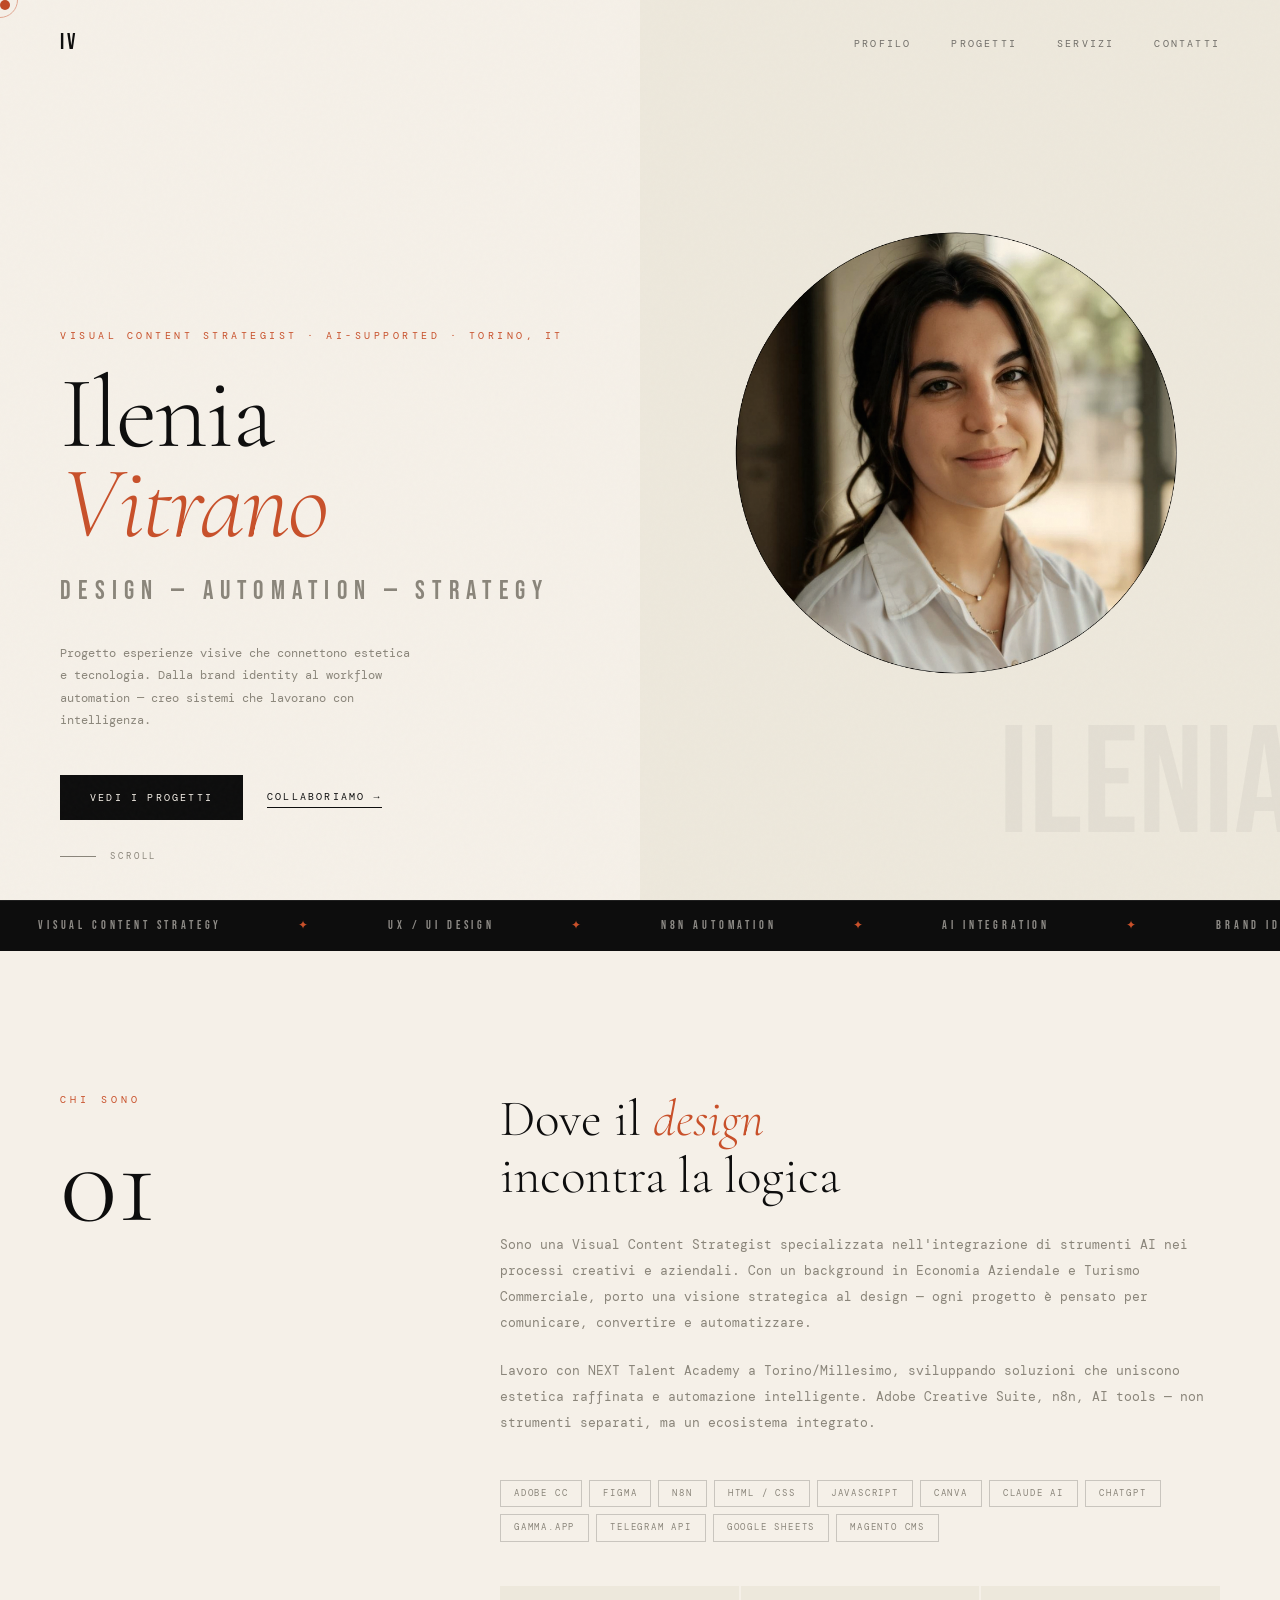
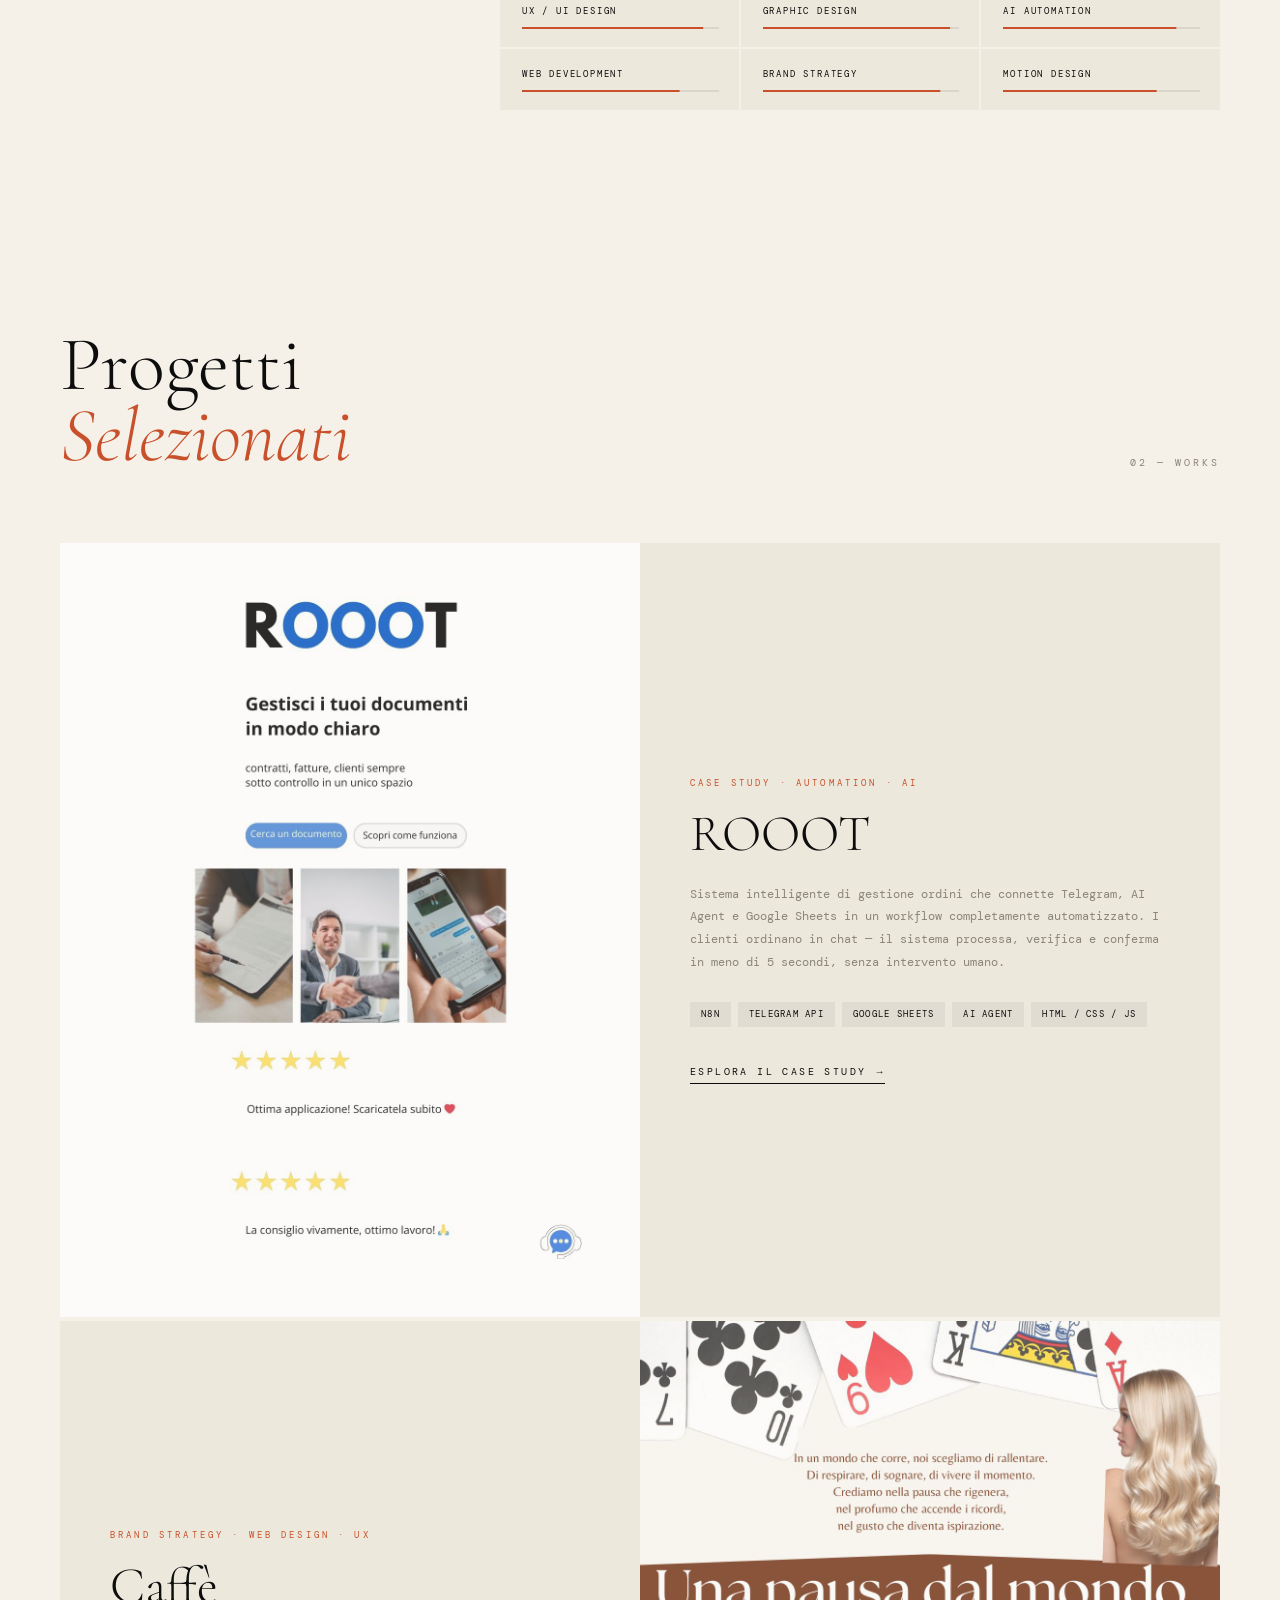
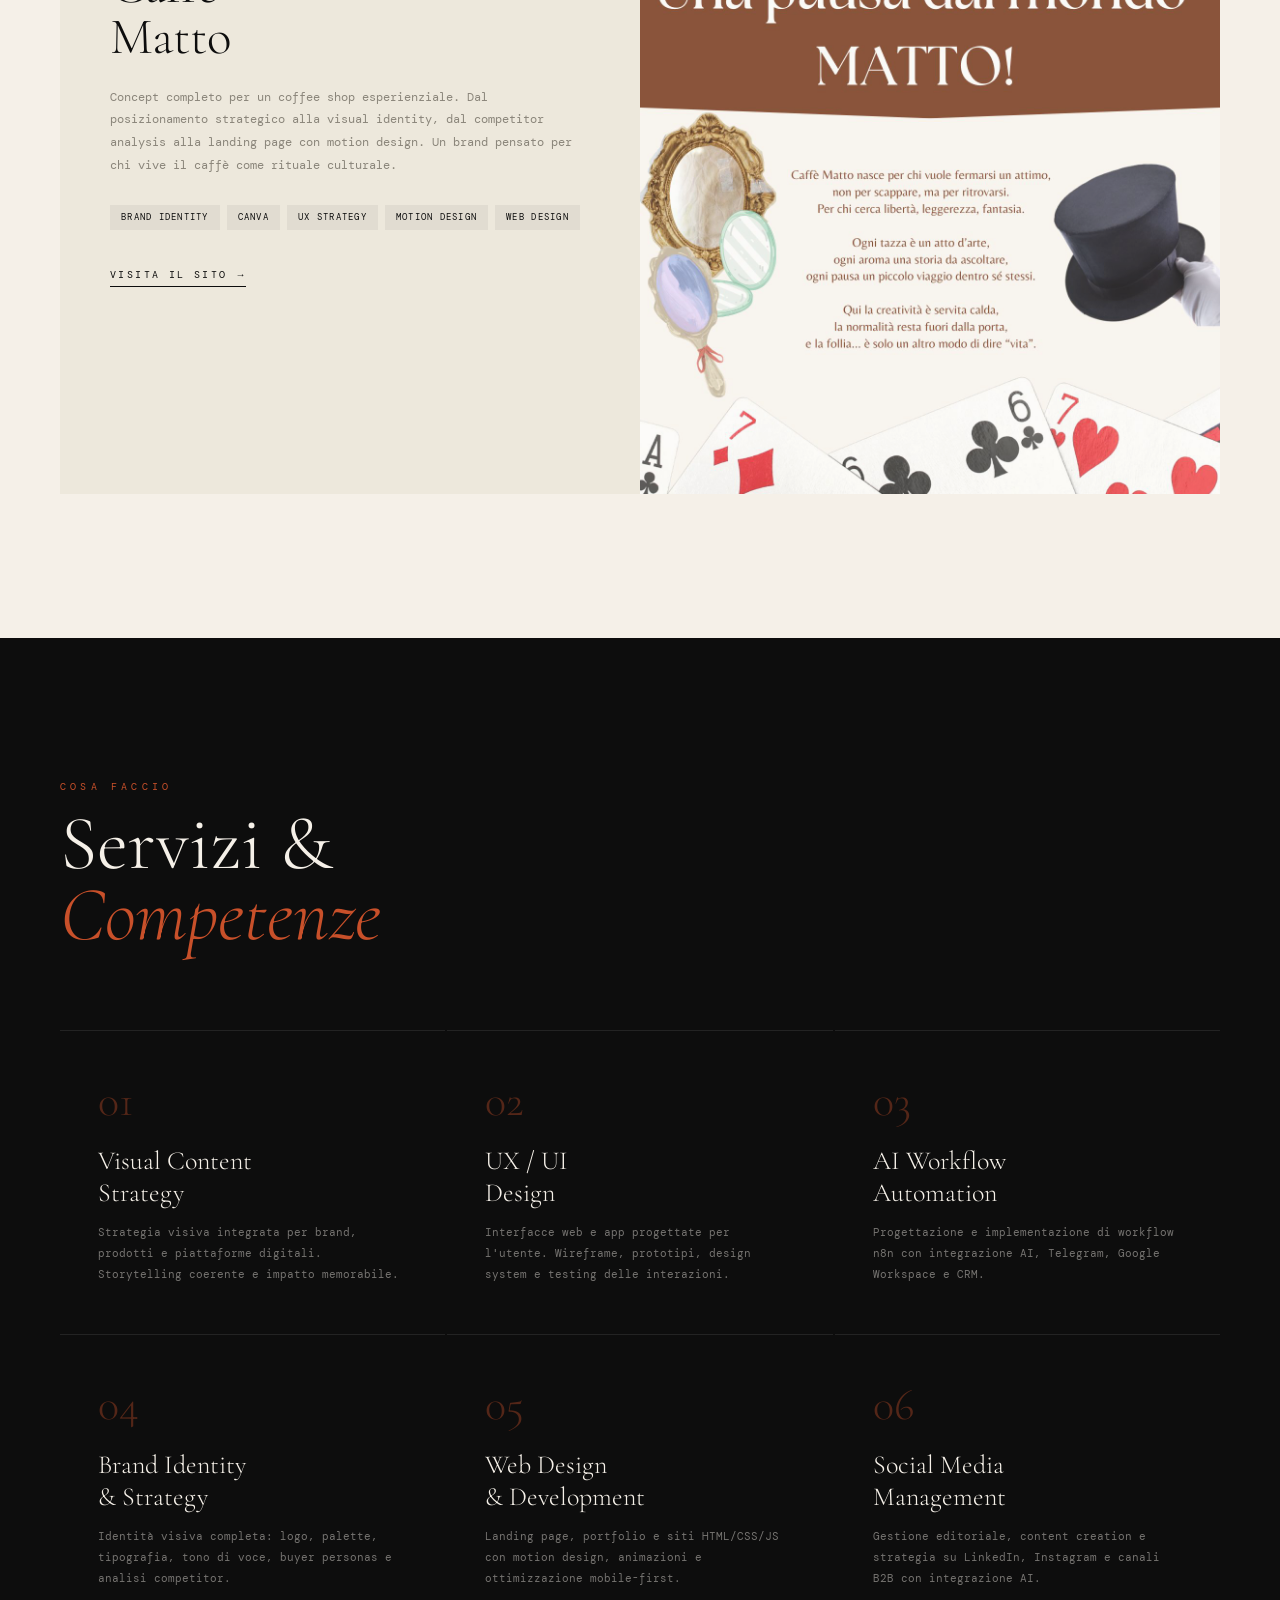
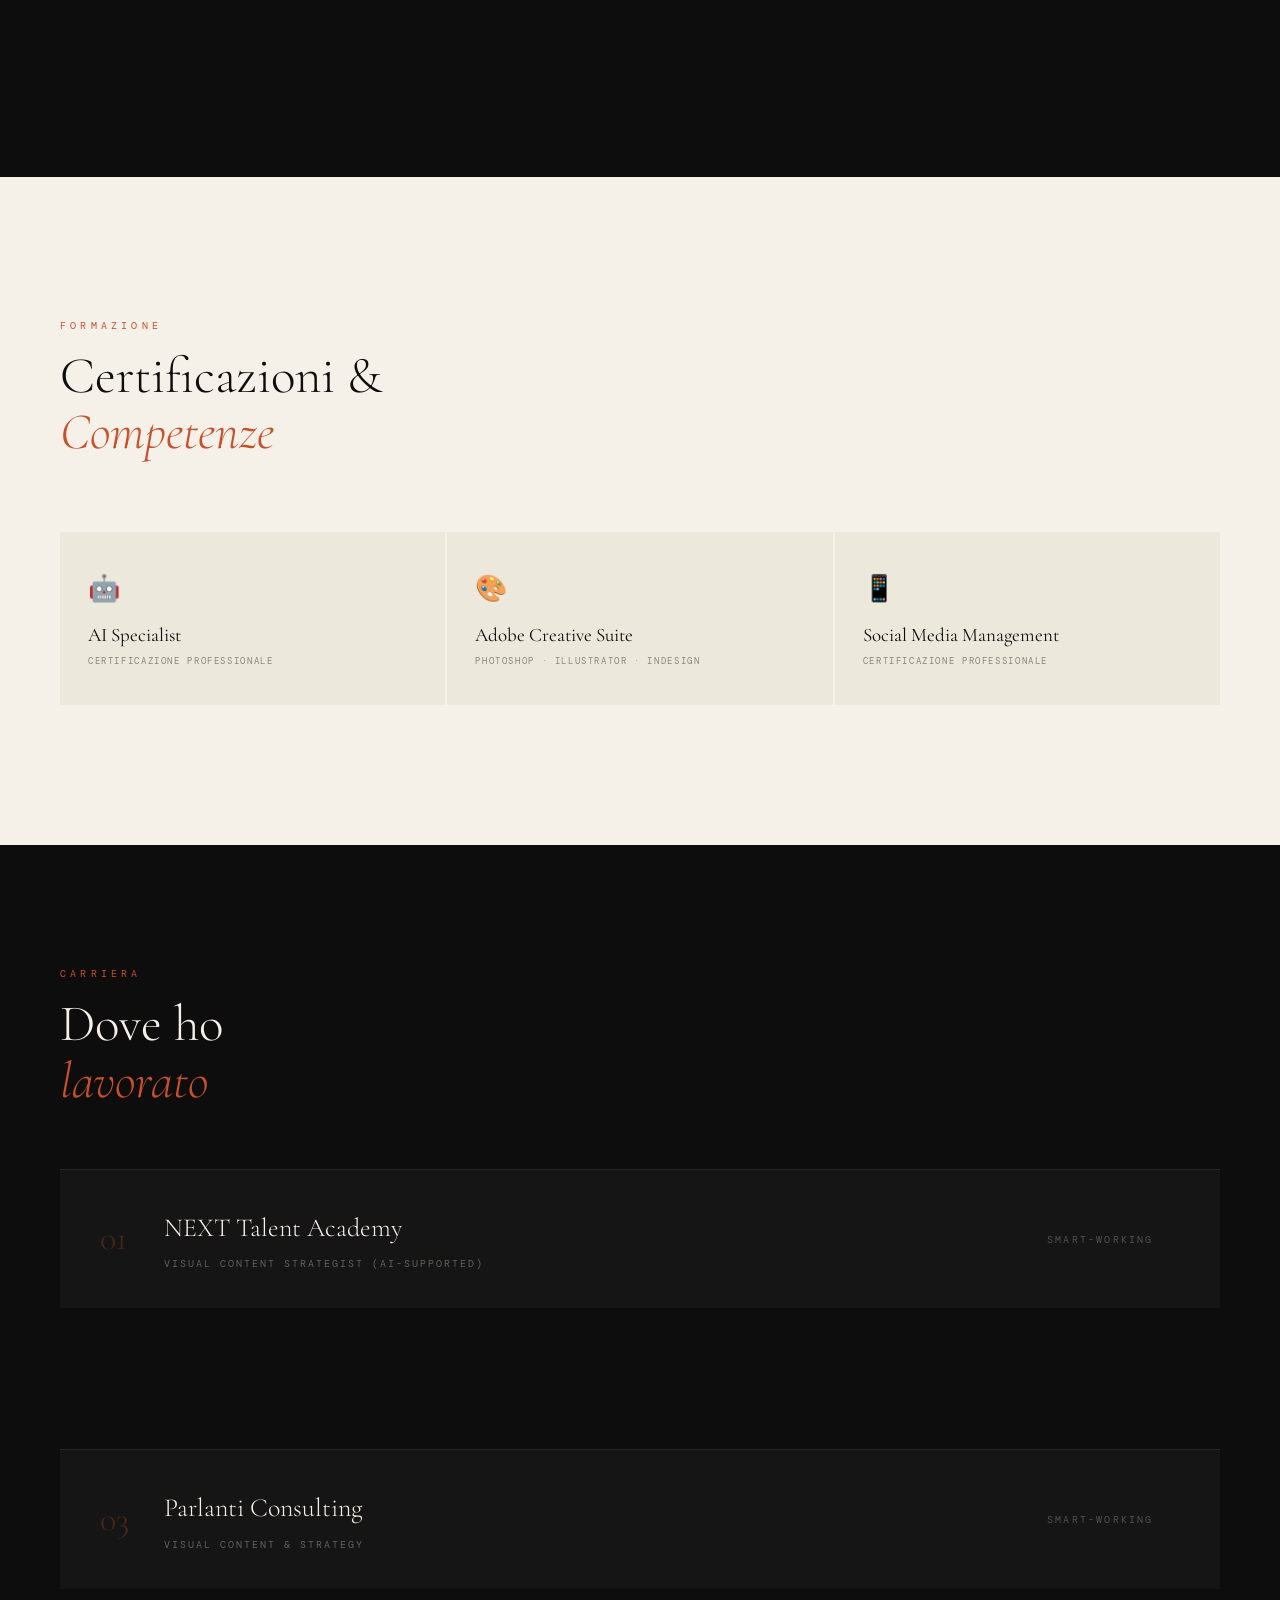
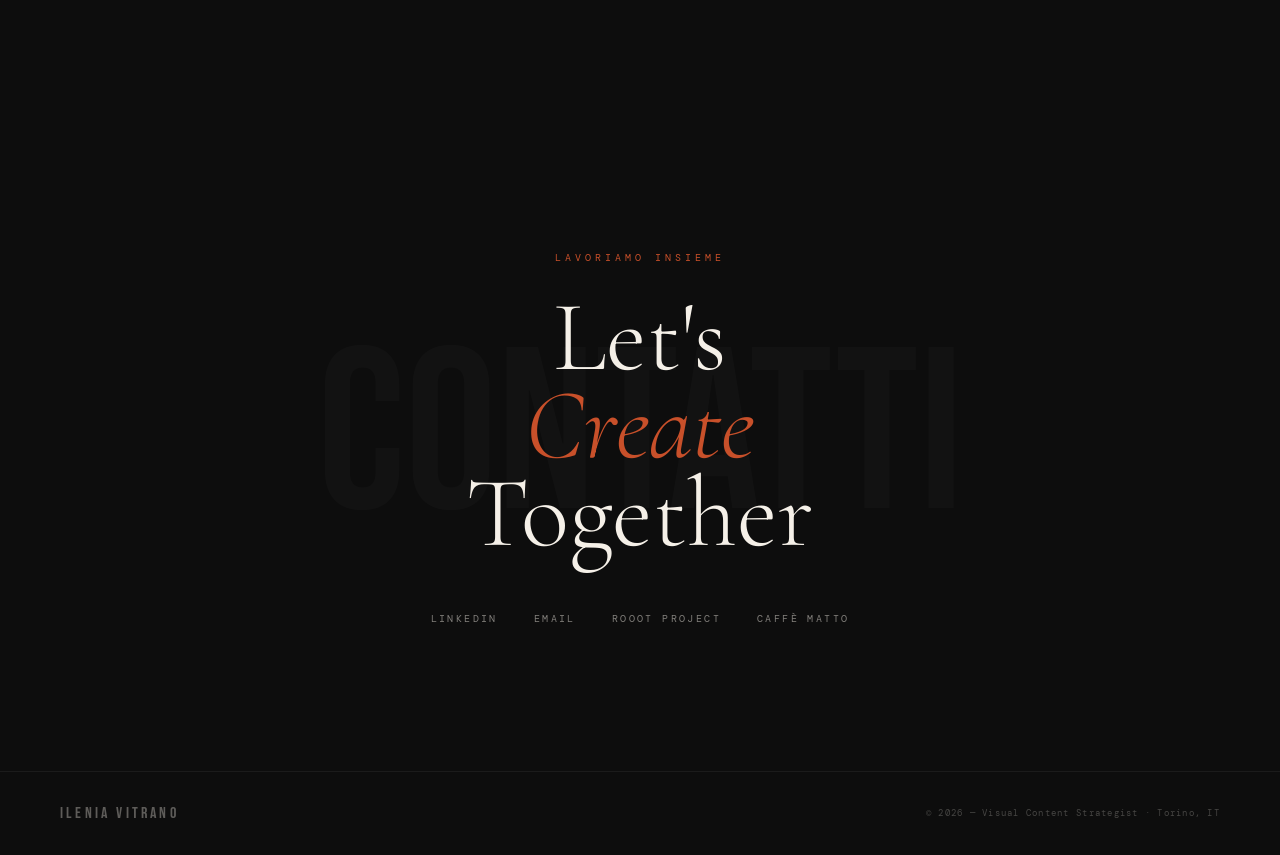
==== commit 749b47f9: "Update index.html" ====
--- a/index.html
+++ b/index.html
@@ -211,7 +211,7 @@
           <span class="meta-chip">Motion Design</span>
           <span class="meta-chip">Web Design</span>
         </div>
-        <a href="https://canva.link/a5s0qen1bcbms11" target="_blank" class="project-link">
+        <a href="https://canva.link/"https://canva.link/il76qaugy29jgwz" target="_blank" class="project-link">
           Visita il Sito <span class="arrow">→</span>
         </a>
       </div>
@@ -332,7 +332,7 @@
         <a href="https://www.linkedin.com/in/ilenia-vitrano-76b368323/" target="_blank" class="contact-link">LinkedIn</a>
         <a href="mailto: nimlok878@gmail.com" class="contact-link">Email</a>
         <a href="https://nimlok878-byte.github.io/case-study-ROOOT/" target="_blank" class="contact-link">ROOOT Project</a>
-        <a href="https://canva.link/a5s0qen1bcbms11" target="_blank" class="contact-link">Caffè Matto</a>
+        <a href= "https://canva.link/il76qaugy29jgwz" target="_blank" class="contact-link">Caffè Matto</a>
       </div>
     </div>
   </section>
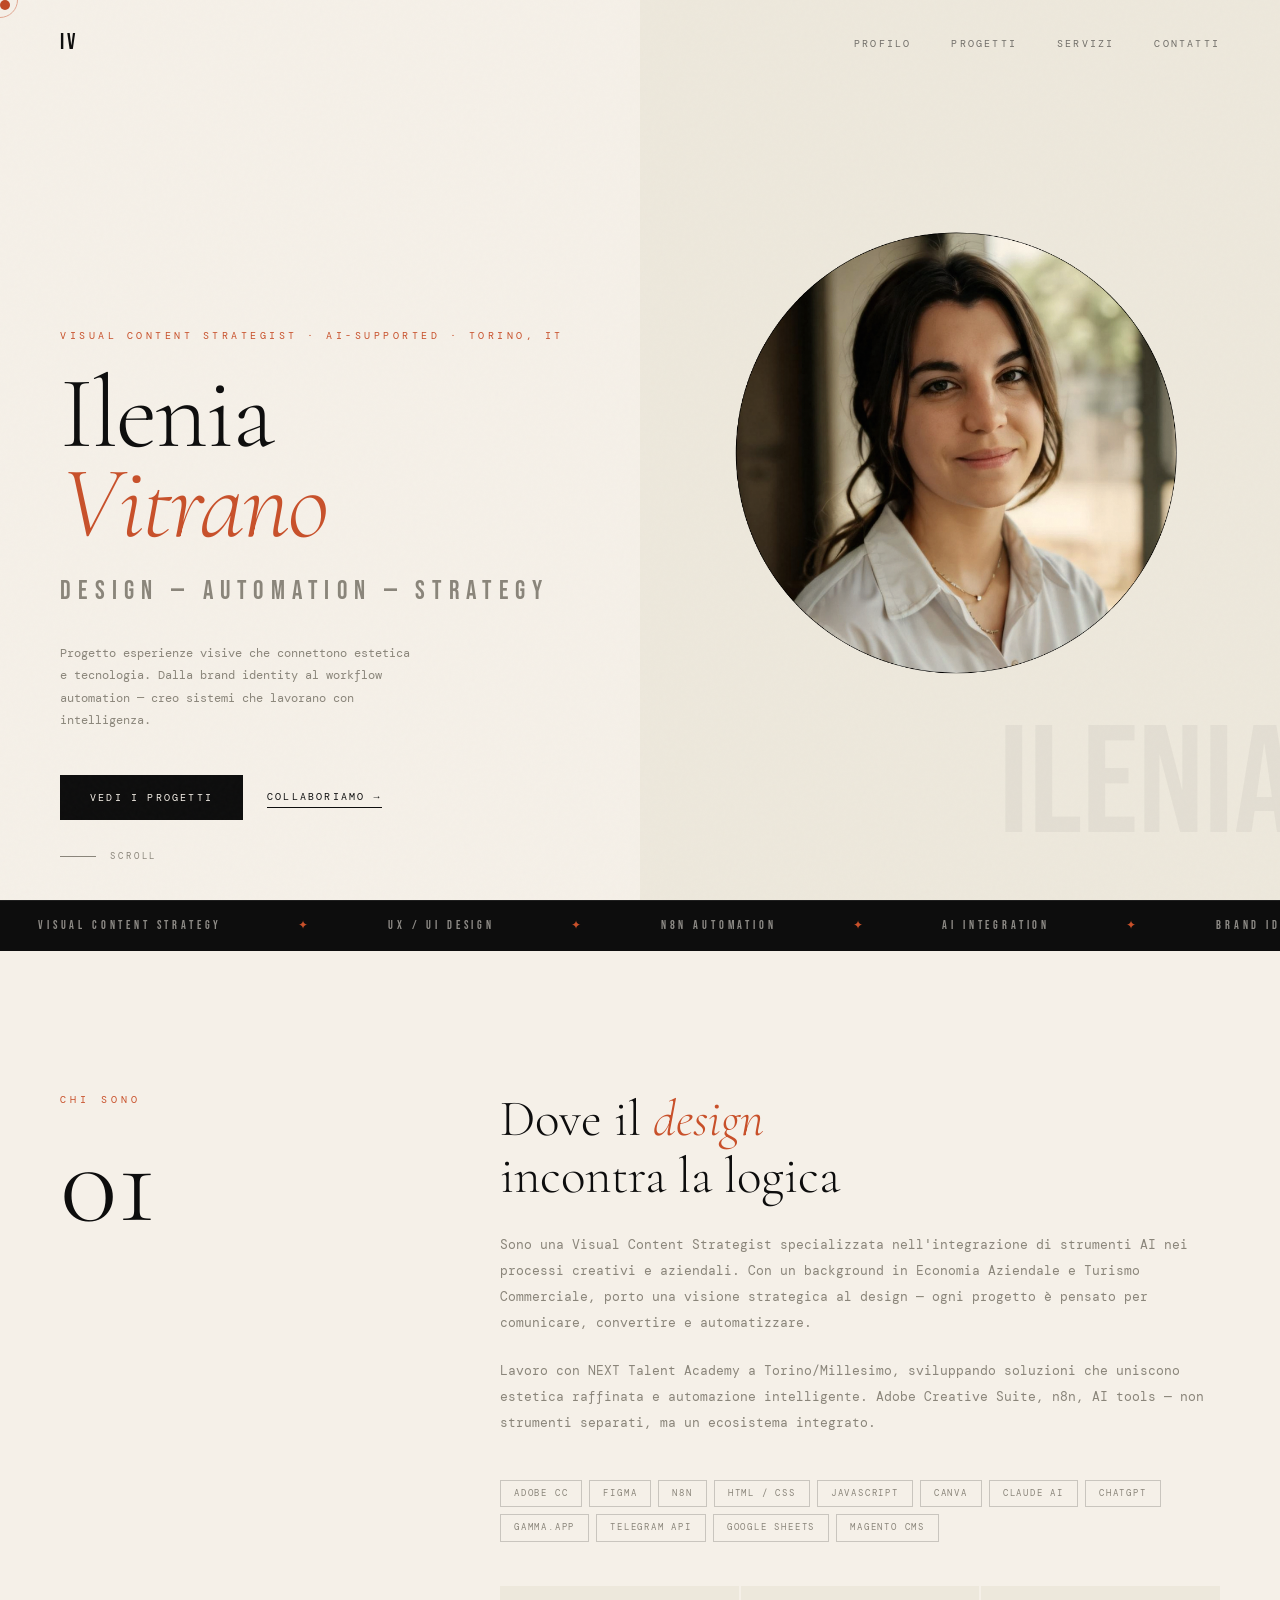
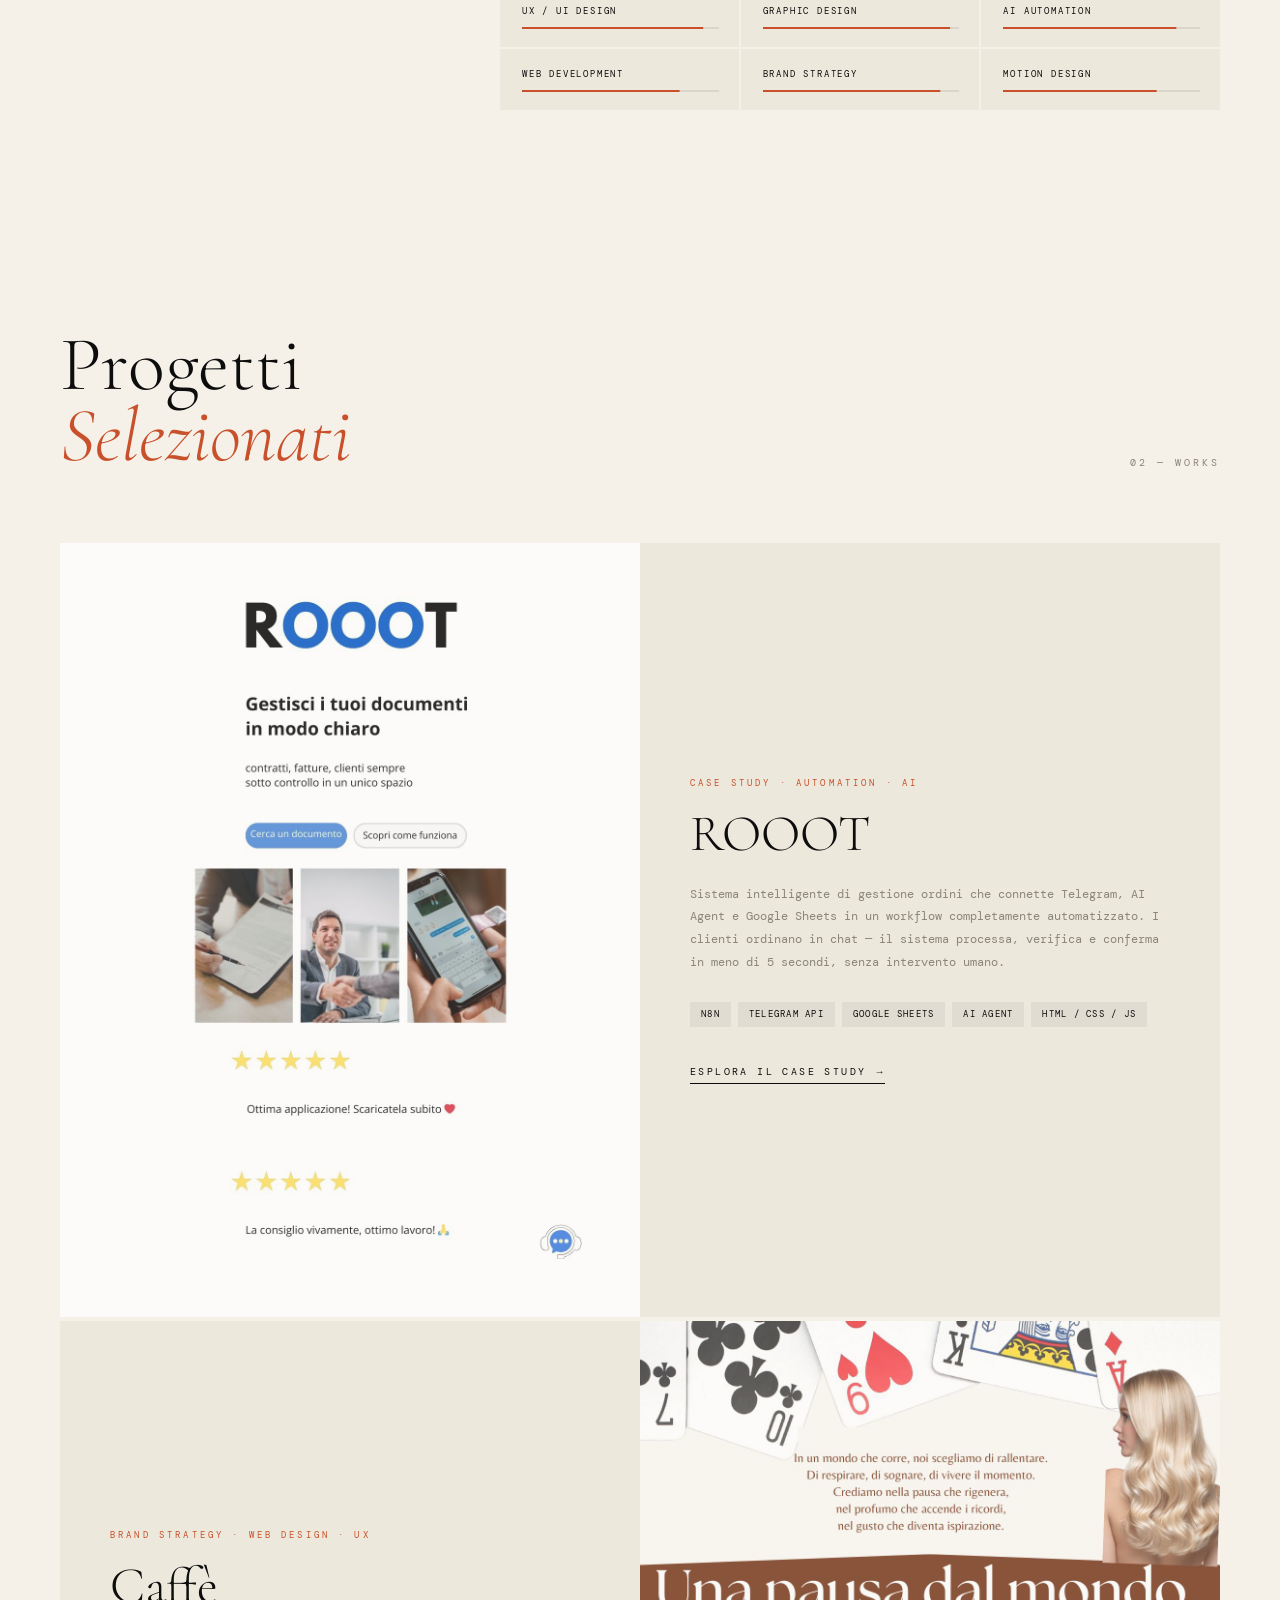
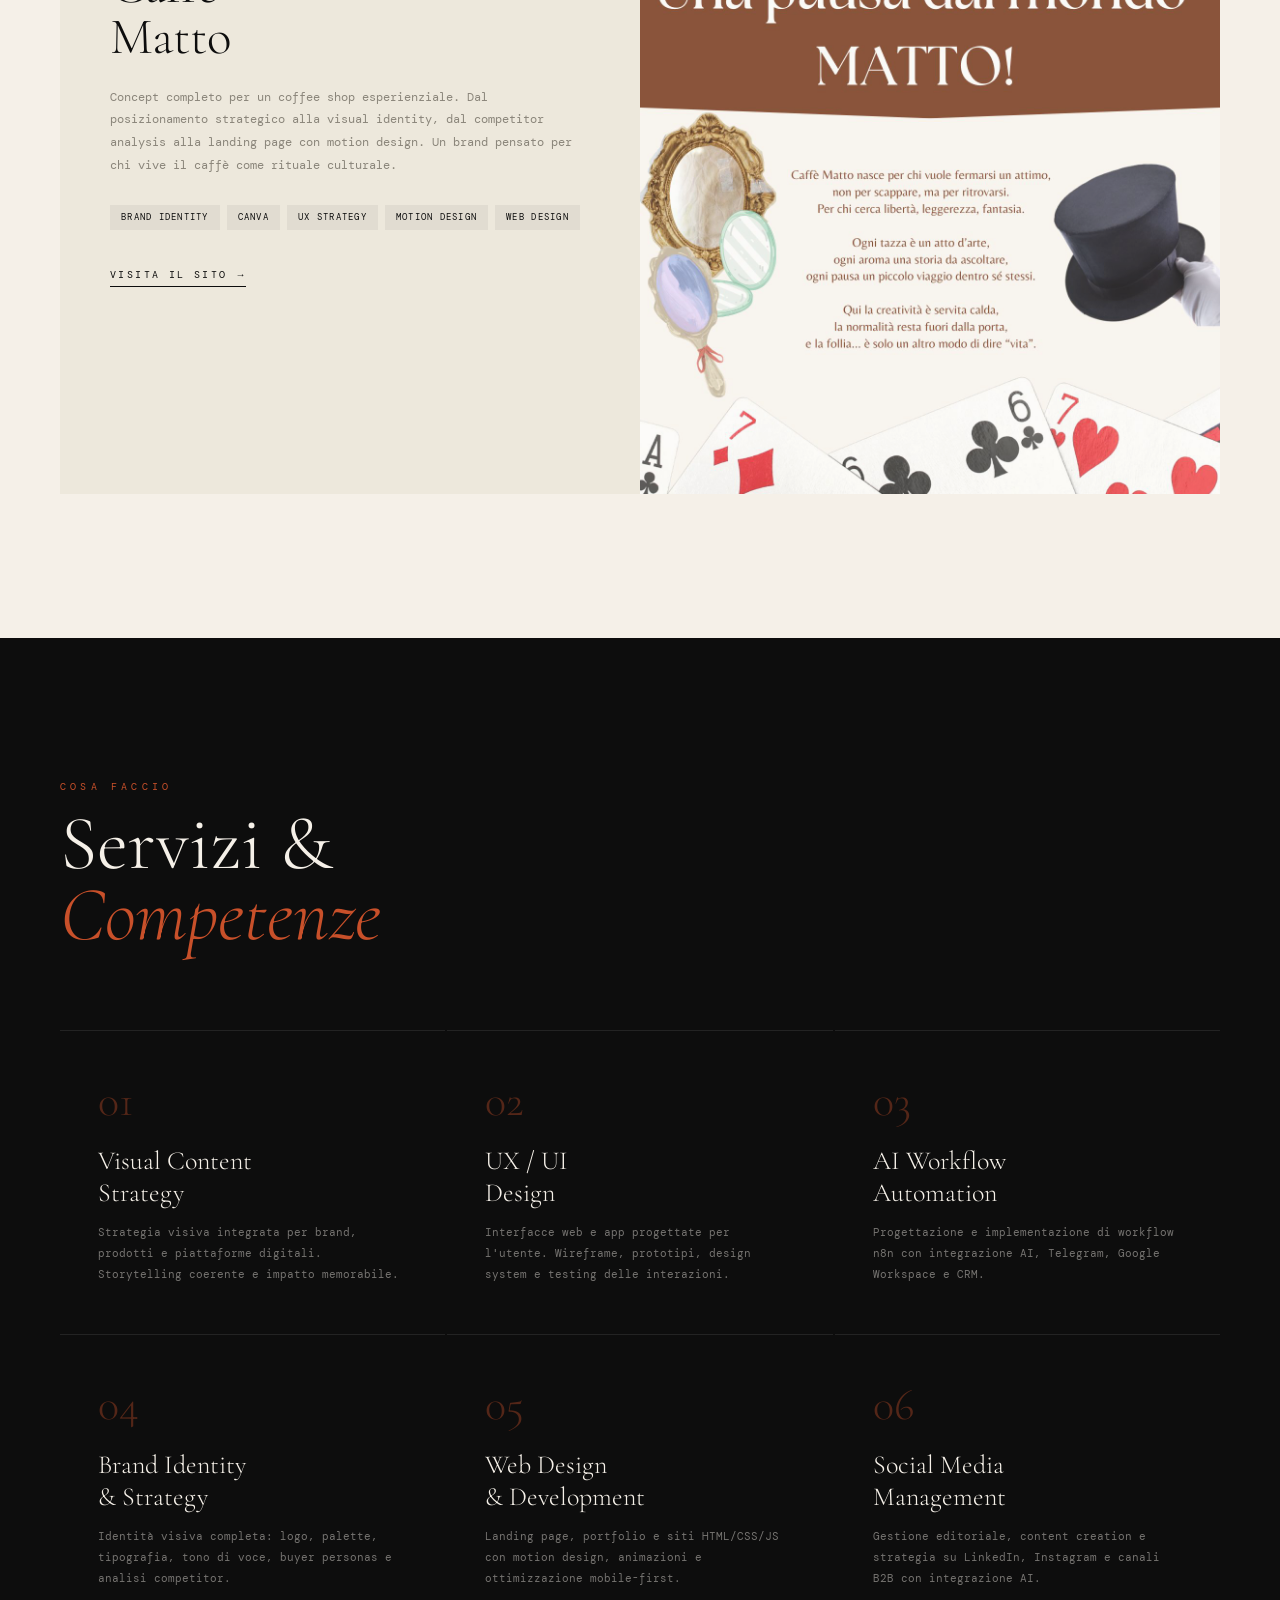
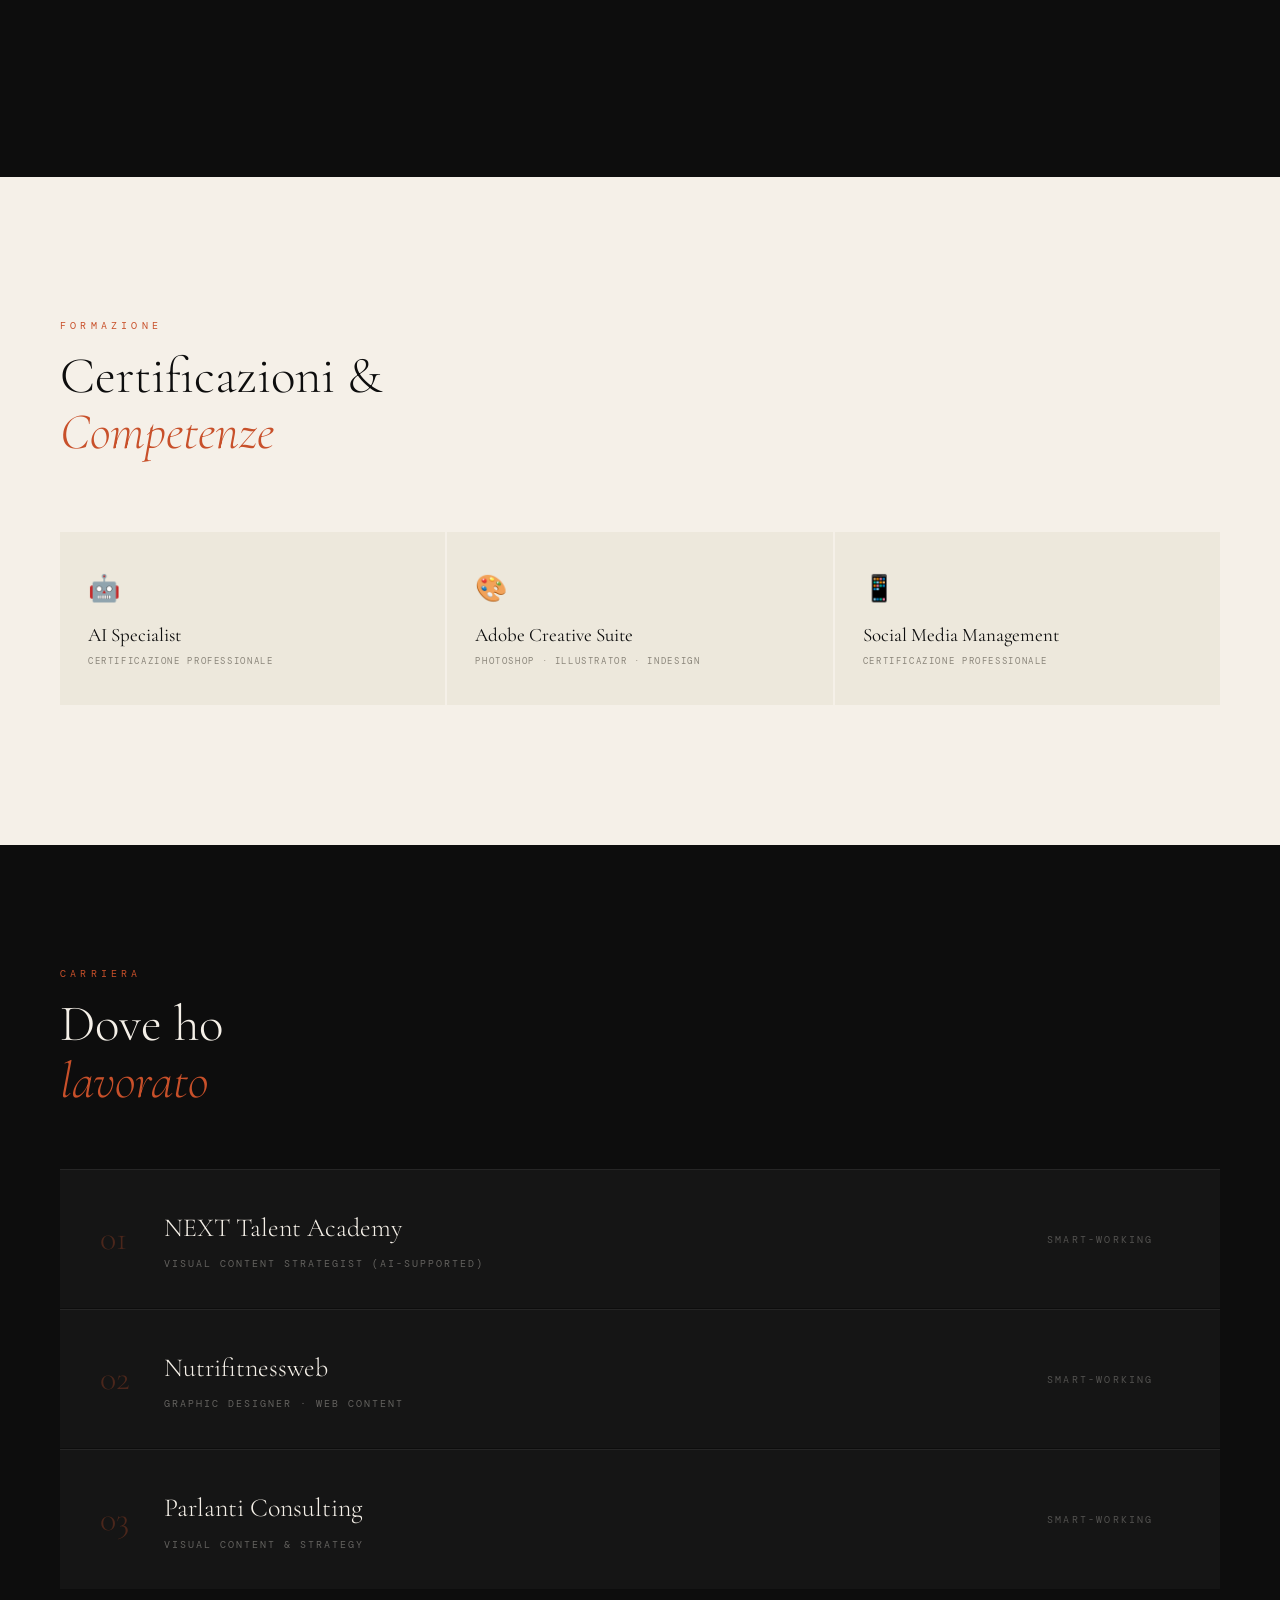
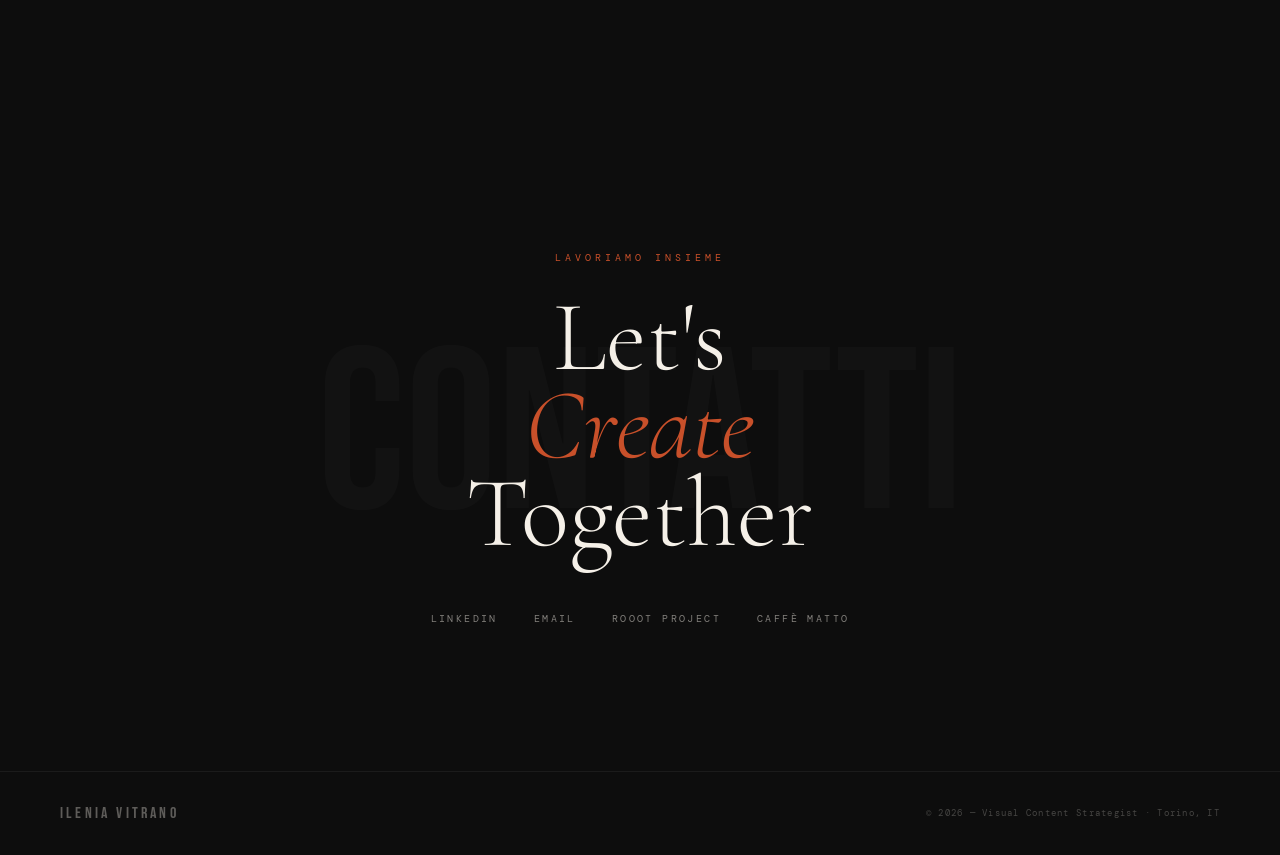
==== commit 713033c2: "Update index.html" ====
--- a/index.html
+++ b/index.html
@@ -211,7 +211,7 @@
           <span class="meta-chip">Motion Design</span>
           <span class="meta-chip">Web Design</span>
         </div>
-        <a href="https://canva.link/"https://canva.link/il76qaugy29jgwz" target="_blank" class="project-link">
+        <a href="https://canva.link/d6r2ux1u8rxg14h" target="_blank" class="project-link">
           Visita il Sito <span class="arrow">→</span>
         </a>
       </div>
@@ -332,7 +332,7 @@
         <a href="https://www.linkedin.com/in/ilenia-vitrano-76b368323/" target="_blank" class="contact-link">LinkedIn</a>
         <a href="mailto: nimlok878@gmail.com" class="contact-link">Email</a>
         <a href="https://nimlok878-byte.github.io/case-study-ROOOT/" target="_blank" class="contact-link">ROOOT Project</a>
-        <a href= "https://canva.link/il76qaugy29jgwz" target="_blank" class="contact-link">Caffè Matto</a>
+        <a href= "https://canva.link/d6r2ux1u8rxg14h" target="_blank" class="contact-link">Caffè Matto</a>
       </div>
     </div>
   </section>
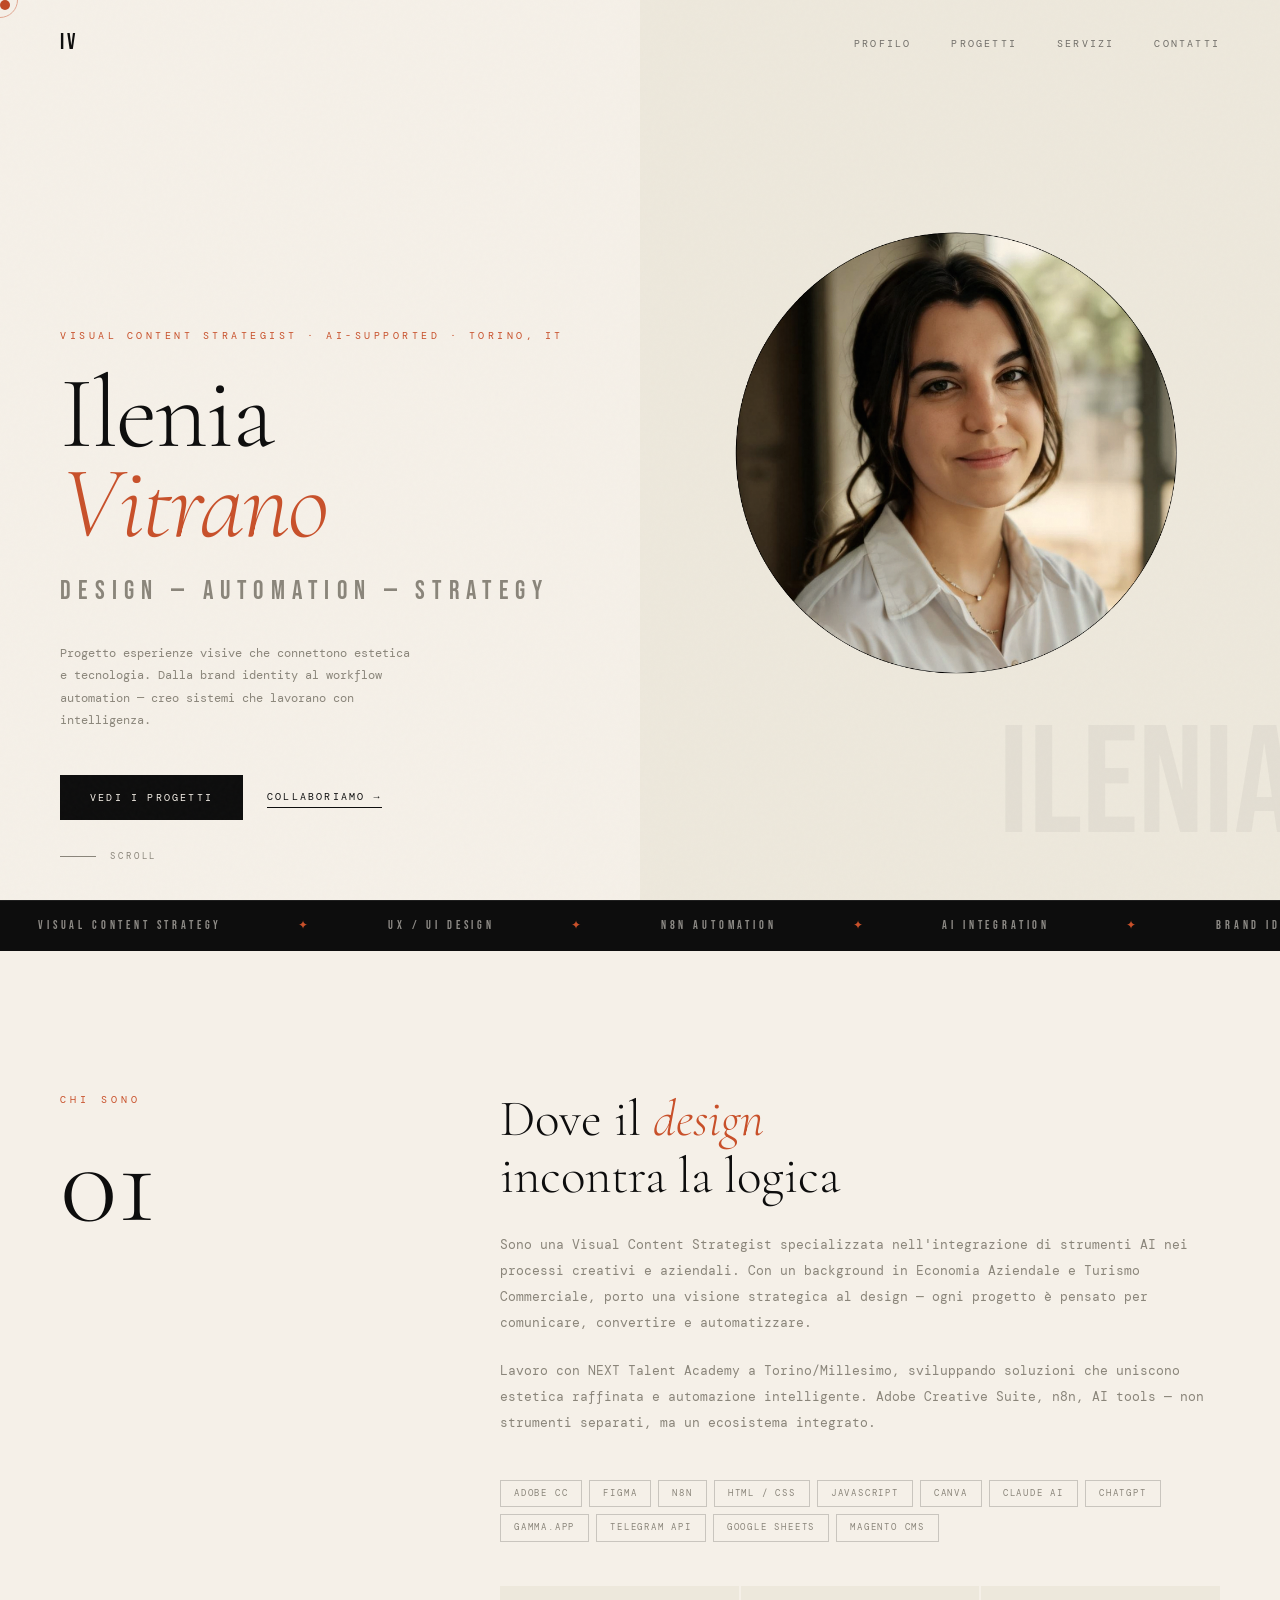
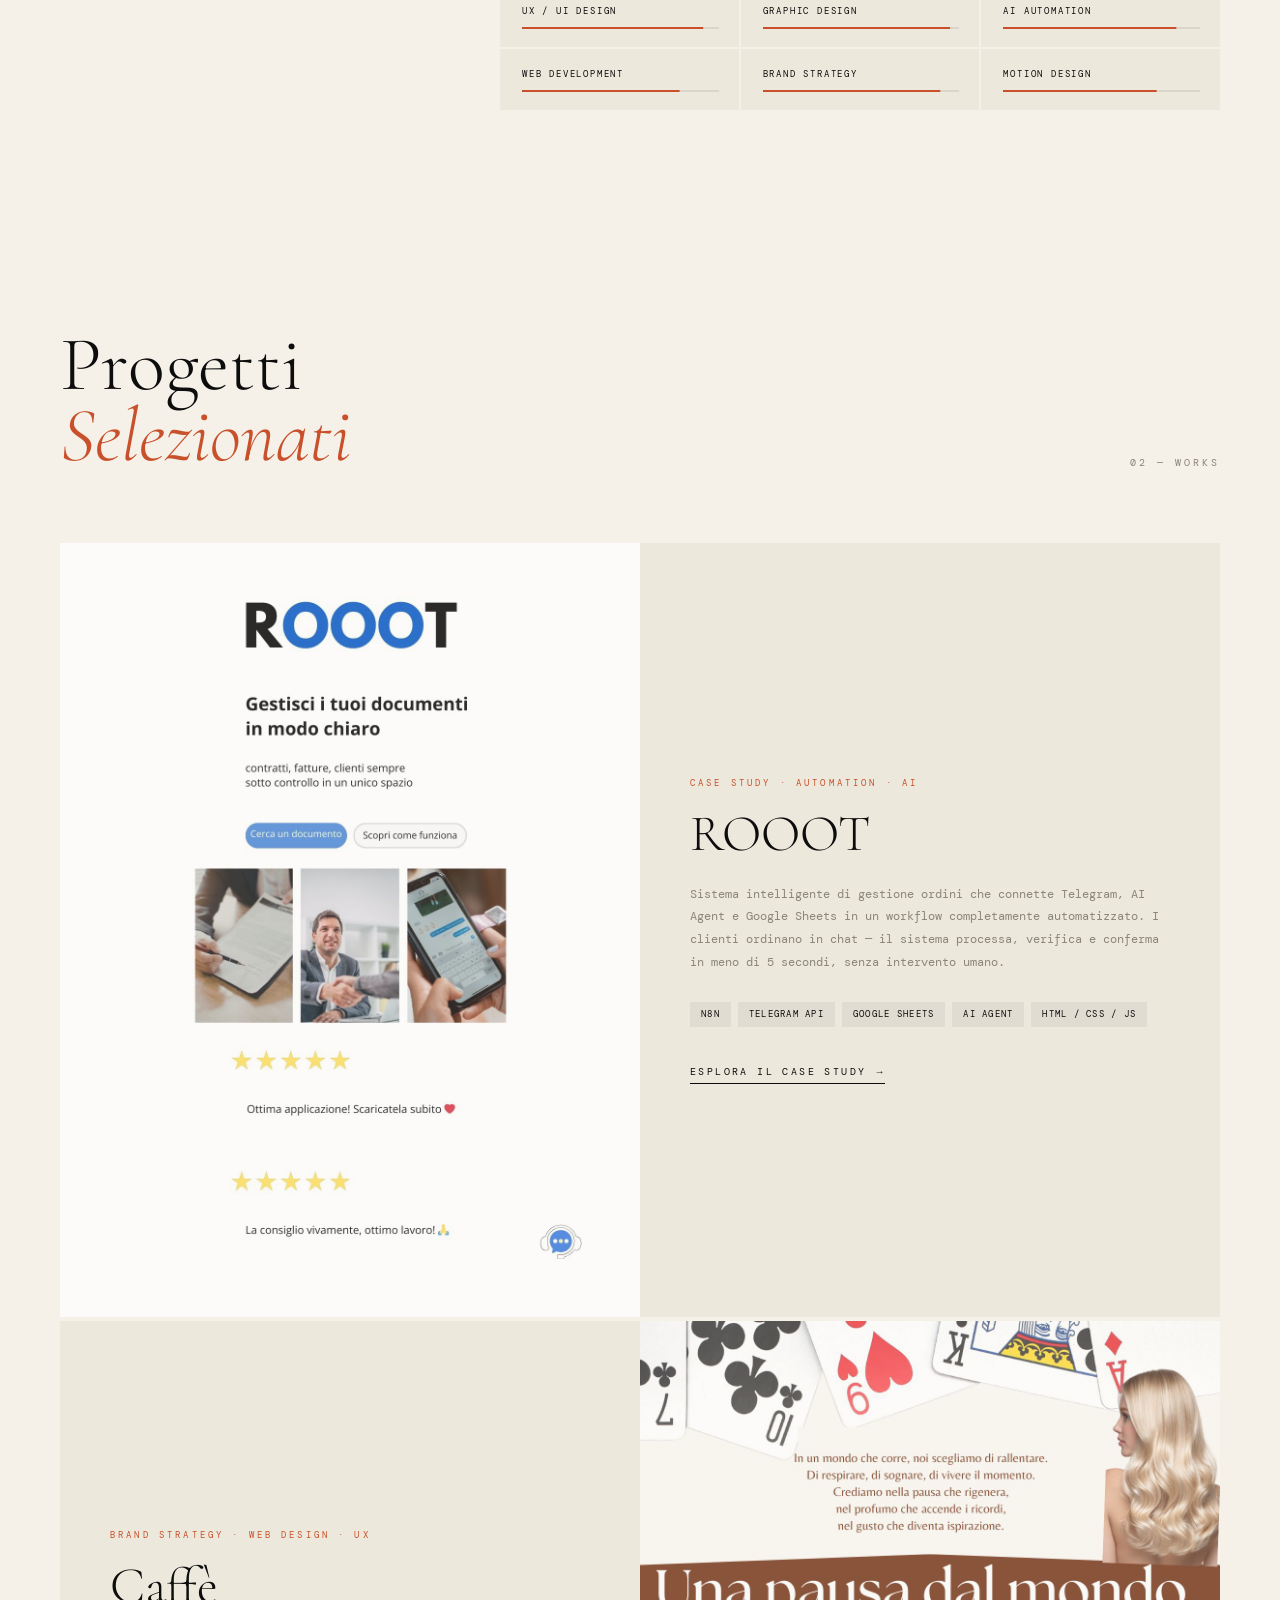
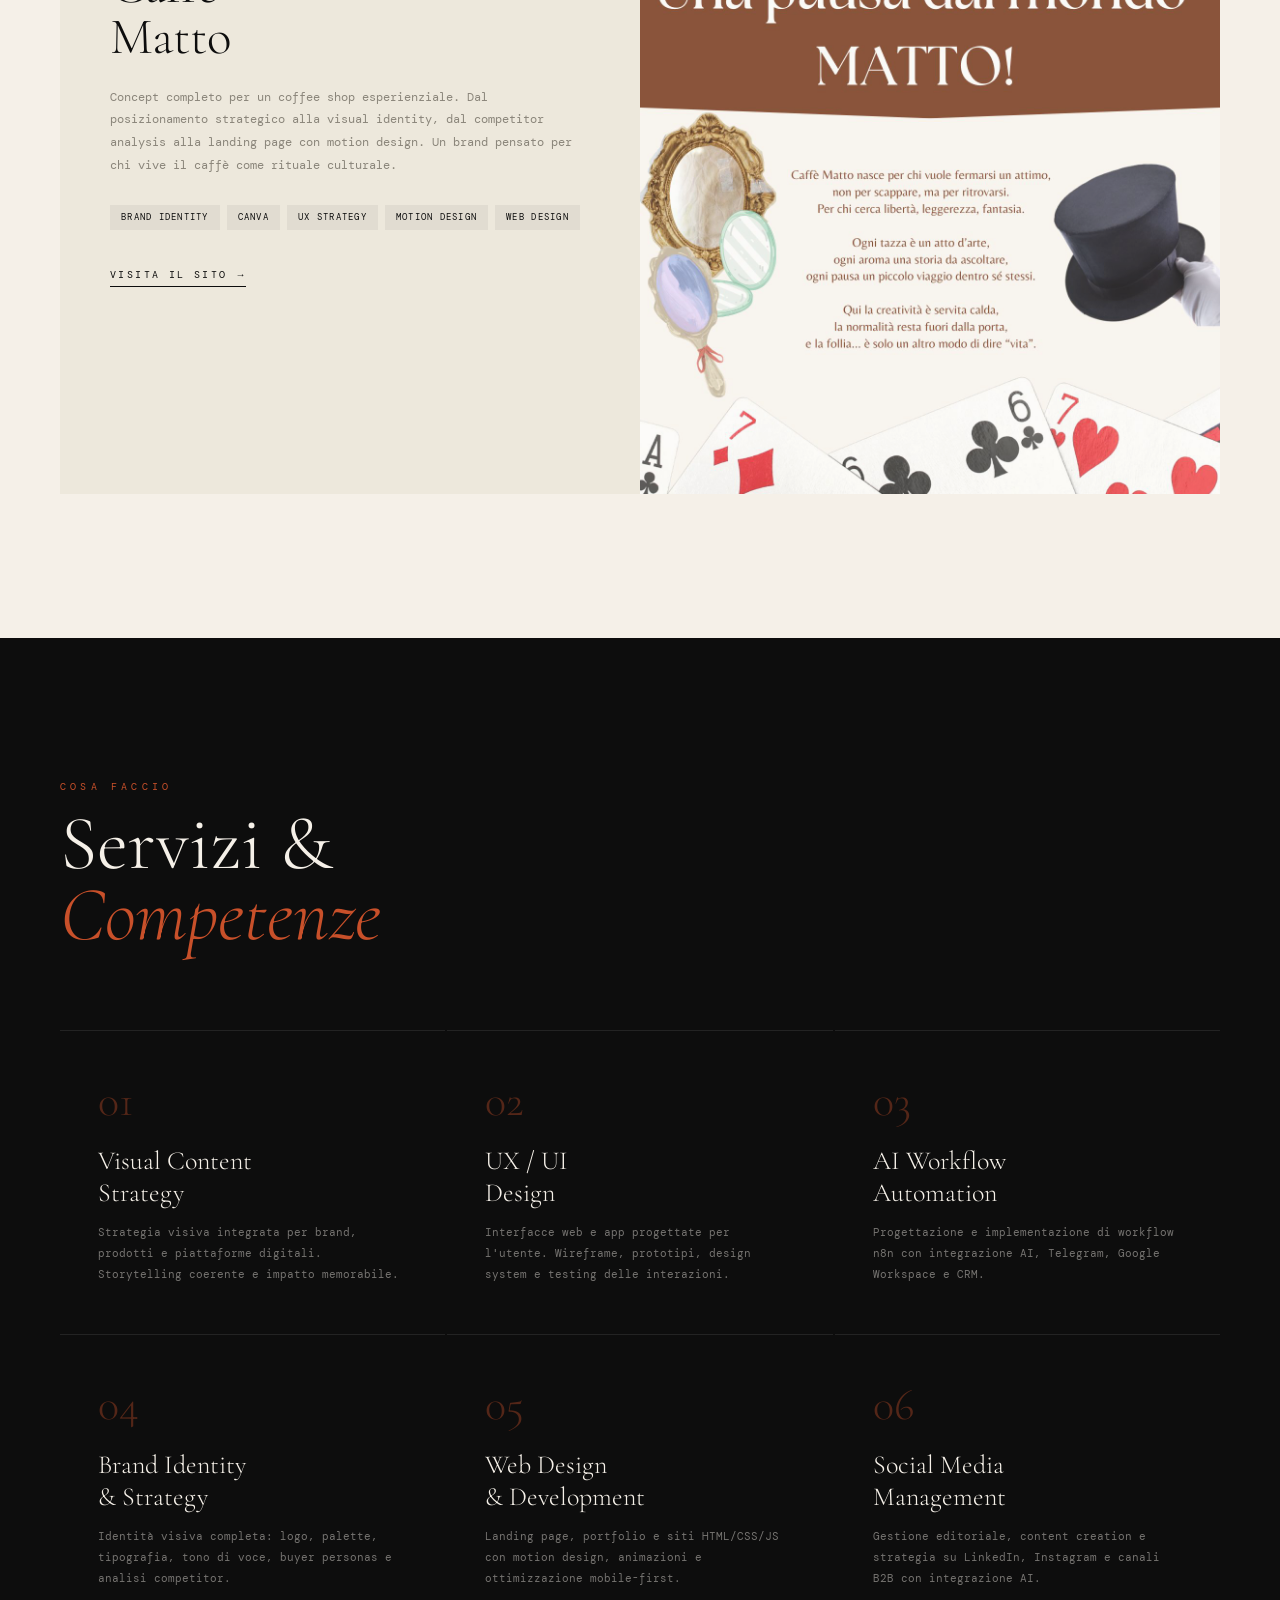
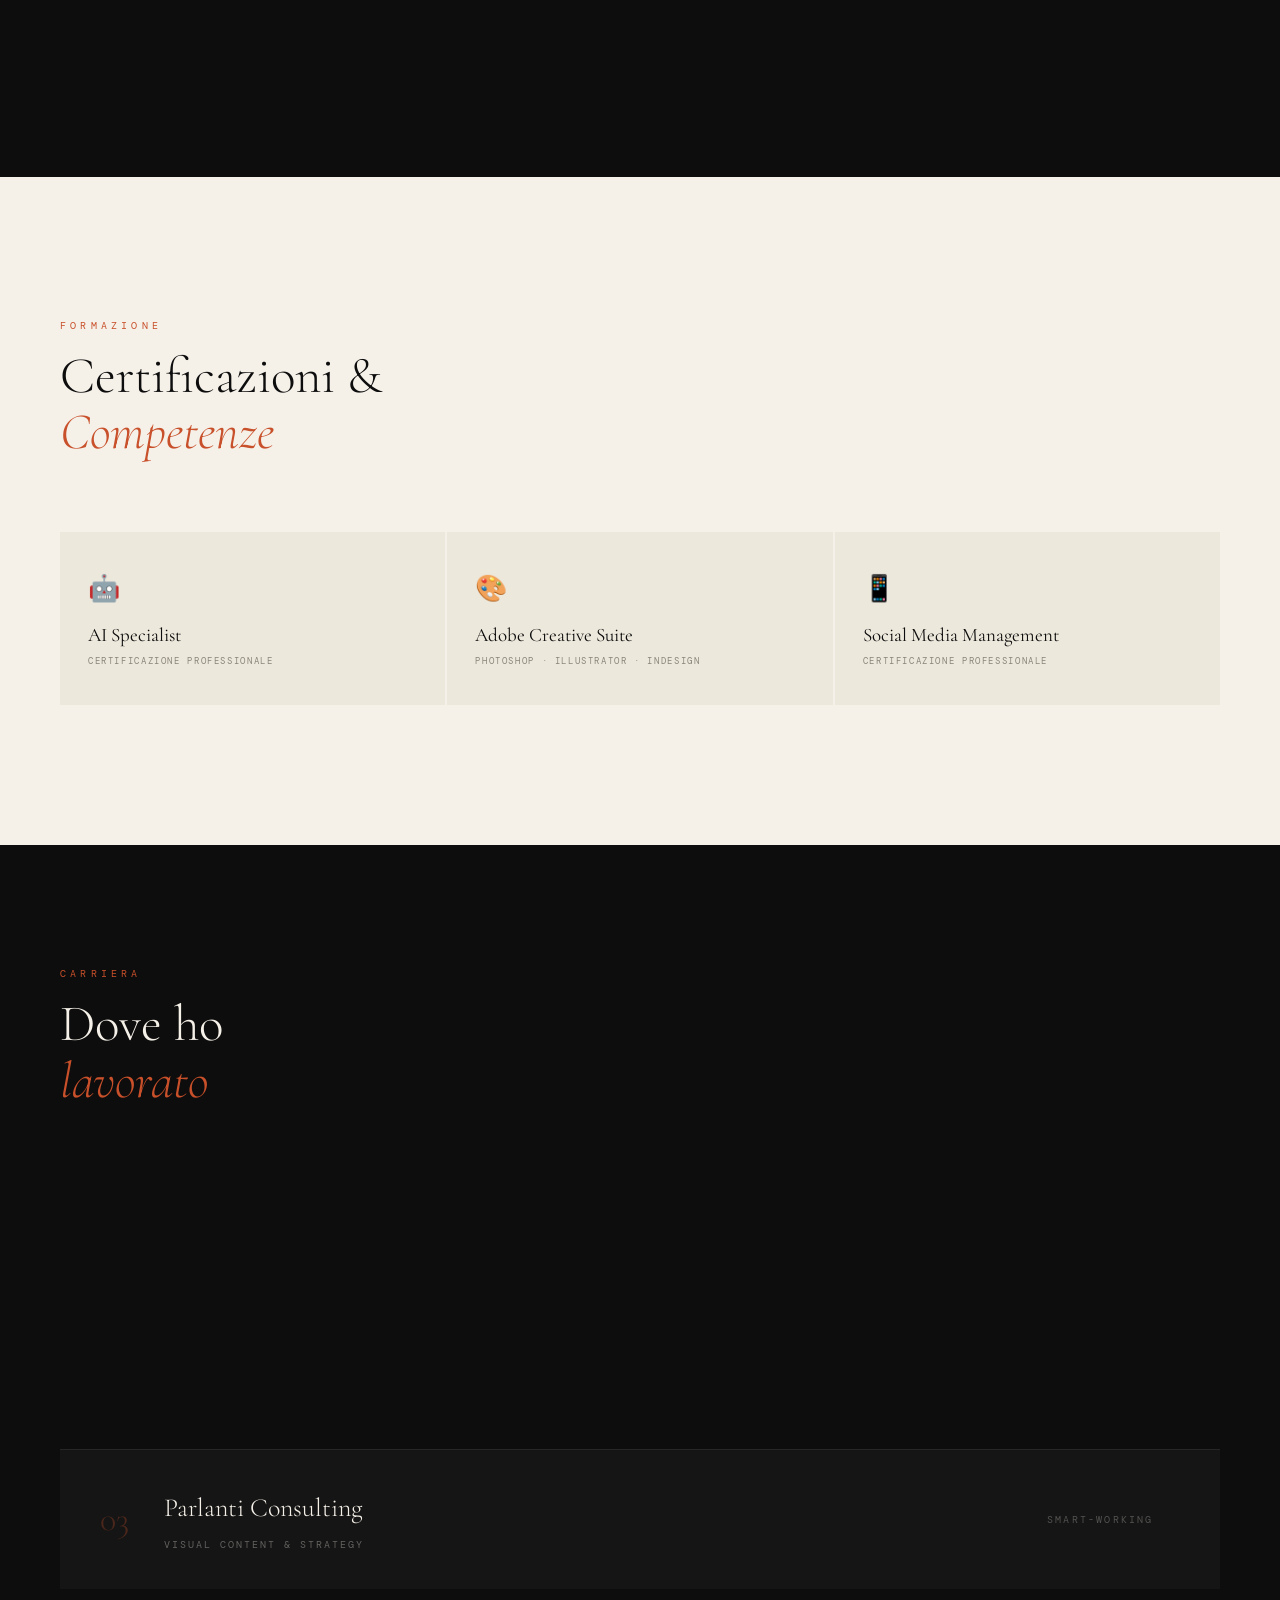
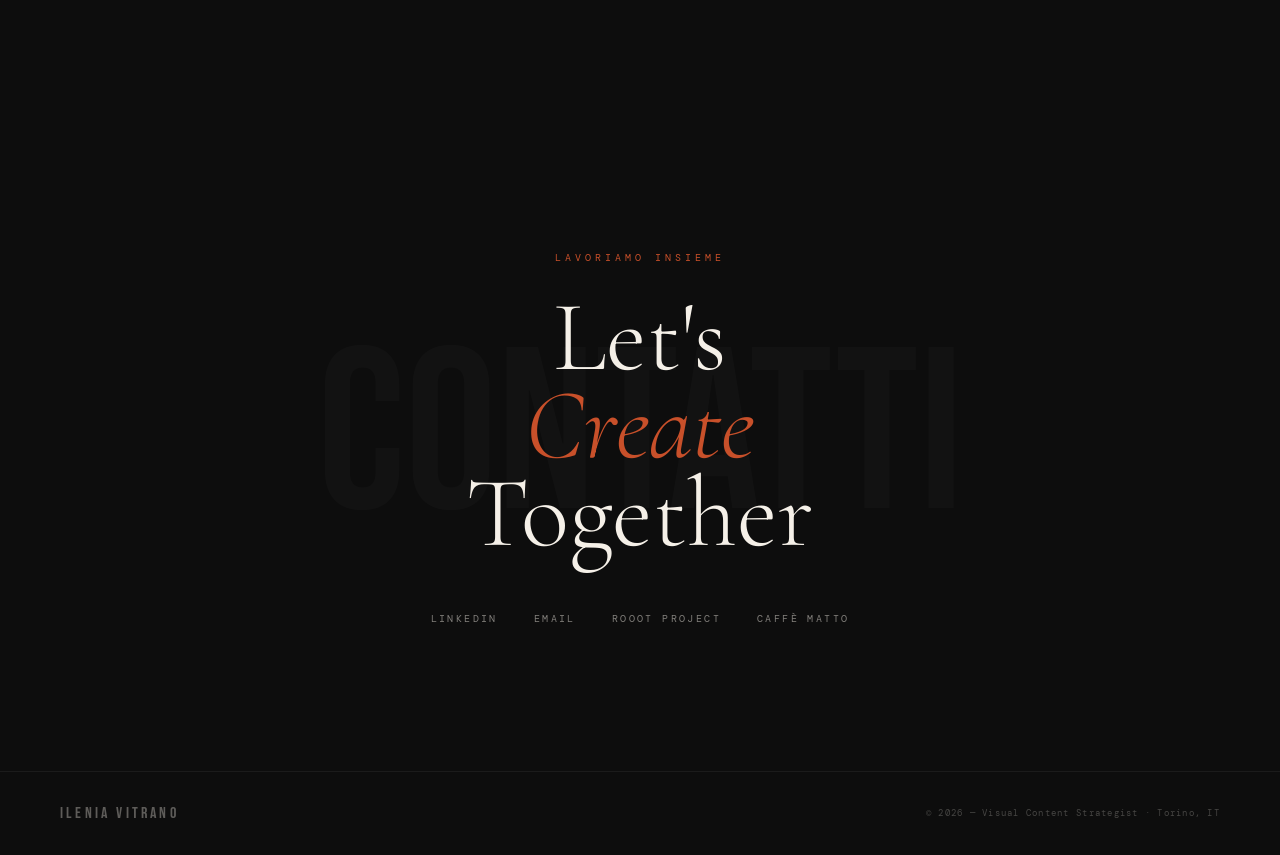
==== commit 2afd55f9: "Update index.html" ====
--- a/index.html
+++ b/index.html
@@ -211,7 +211,7 @@
           <span class="meta-chip">Motion Design</span>
           <span class="meta-chip">Web Design</span>
         </div>
-        <a href="https://canva.link/d6r2ux1u8rxg14h" target="_blank" class="project-link">
+        <a href="https://canva.link/caffe-matto230294" target="_blank" class="project-link">
           Visita il Sito <span class="arrow">→</span>
         </a>
       </div>
@@ -332,7 +332,7 @@
         <a href="https://www.linkedin.com/in/ilenia-vitrano-76b368323/" target="_blank" class="contact-link">LinkedIn</a>
         <a href="mailto: nimlok878@gmail.com" class="contact-link">Email</a>
         <a href="https://nimlok878-byte.github.io/case-study-ROOOT/" target="_blank" class="contact-link">ROOOT Project</a>
-        <a href= "https://canva.link/d6r2ux1u8rxg14h" target="_blank" class="contact-link">Caffè Matto</a>
+        <a href= "https://canva.link/caffe-matto230294" target="_blank" class="contact-link">Caffè Matto</a>
       </div>
     </div>
   </section>
